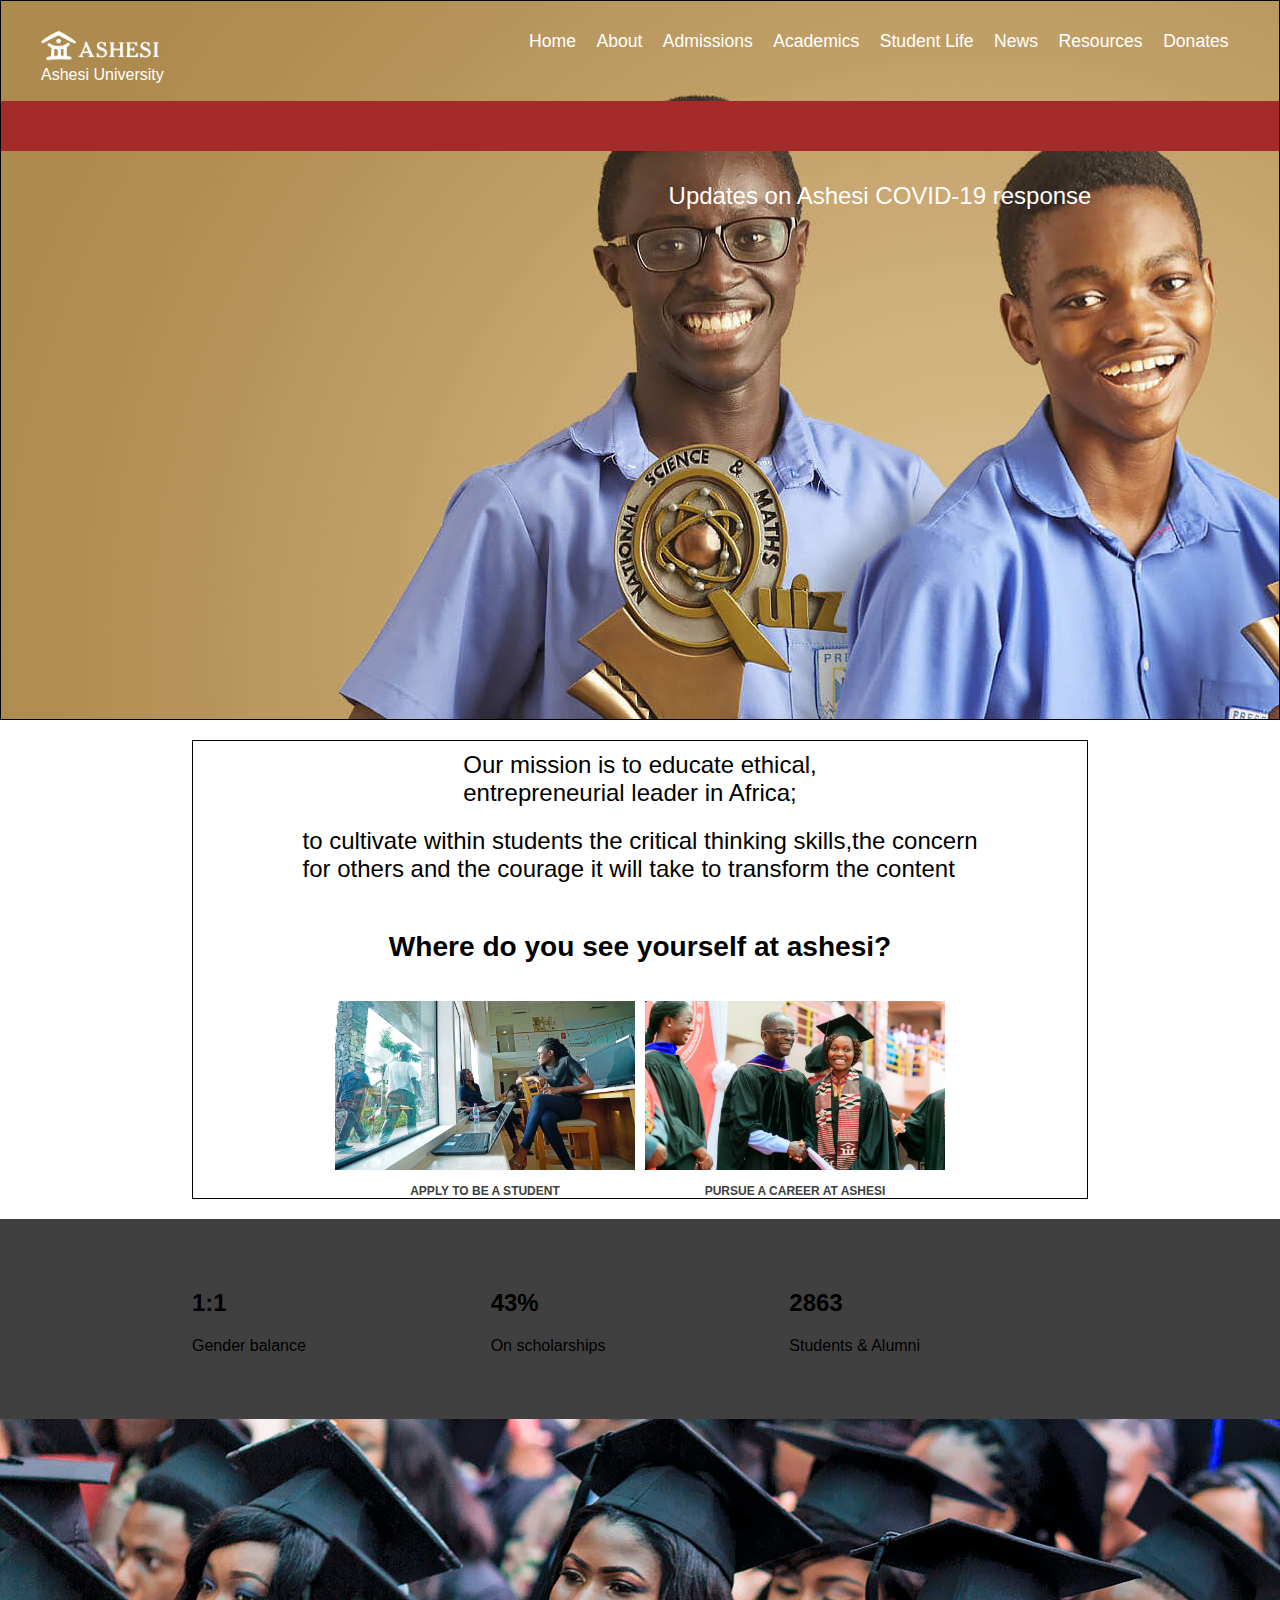
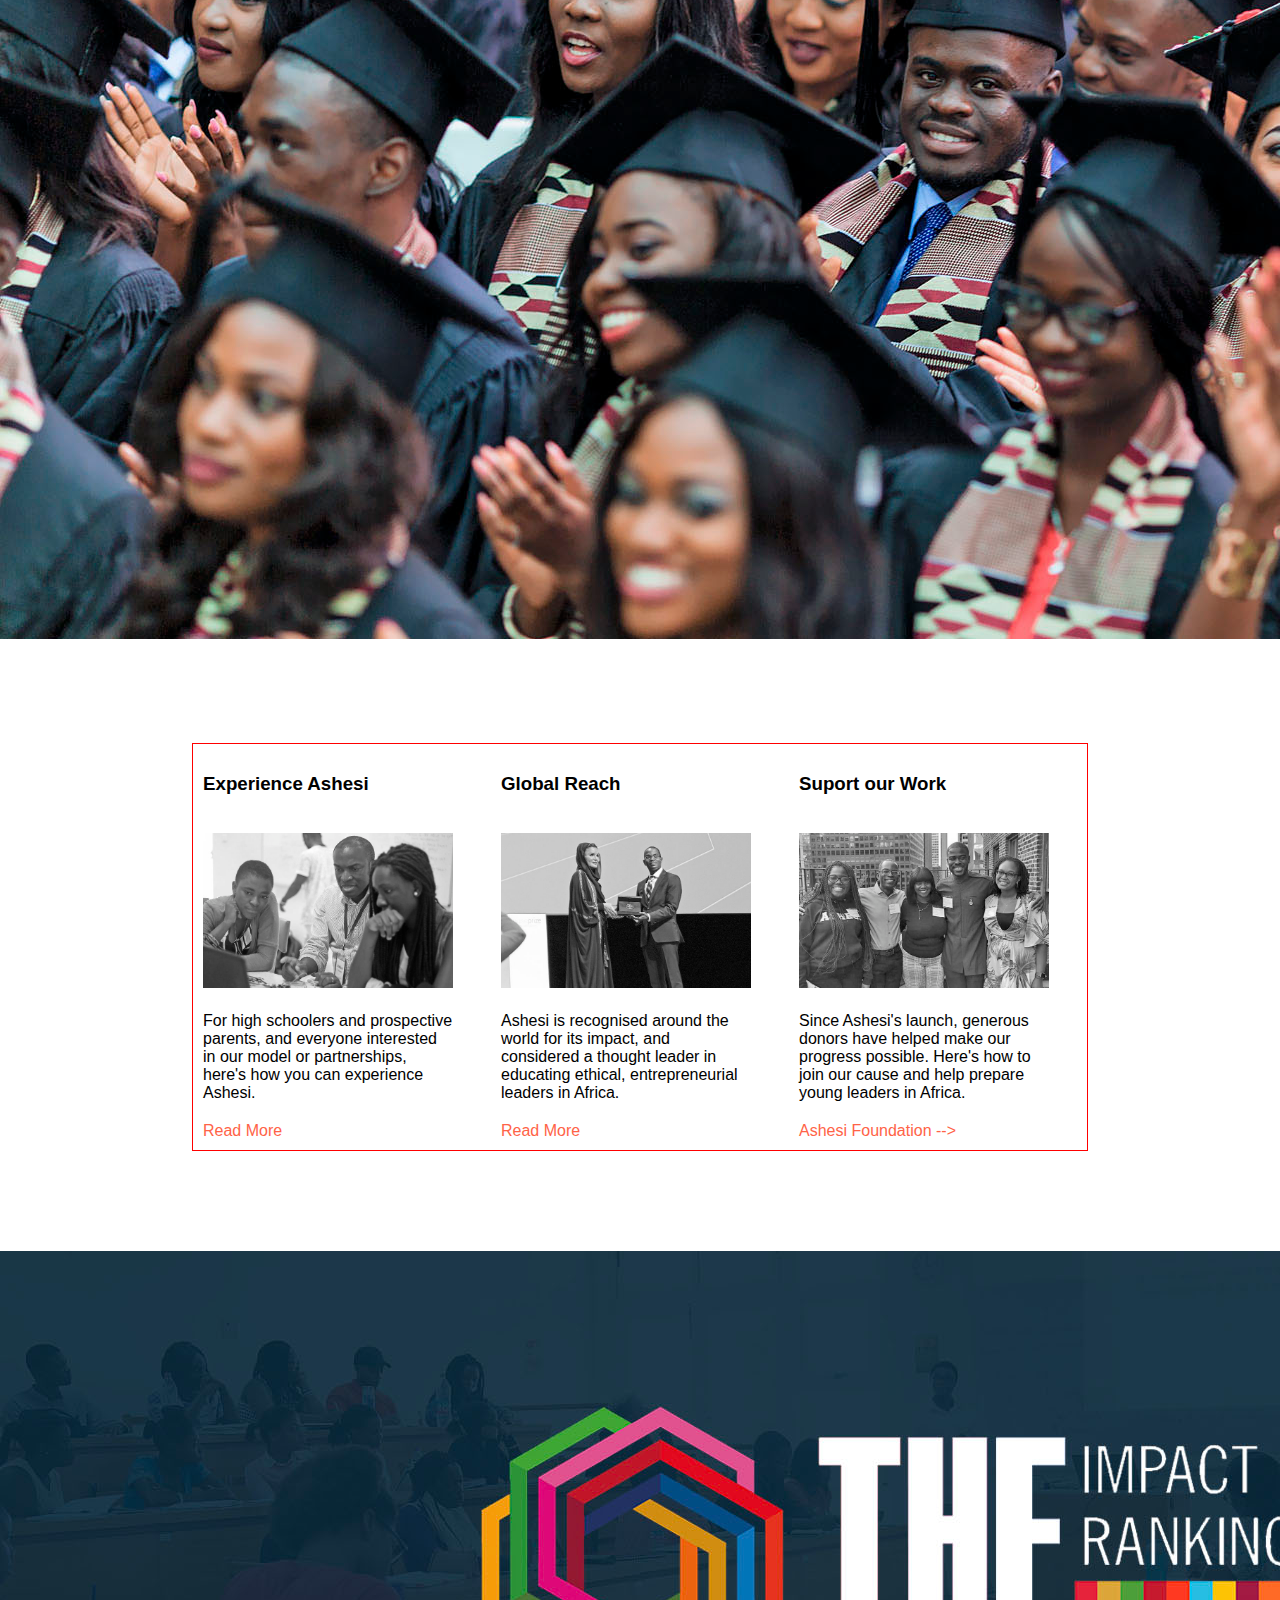
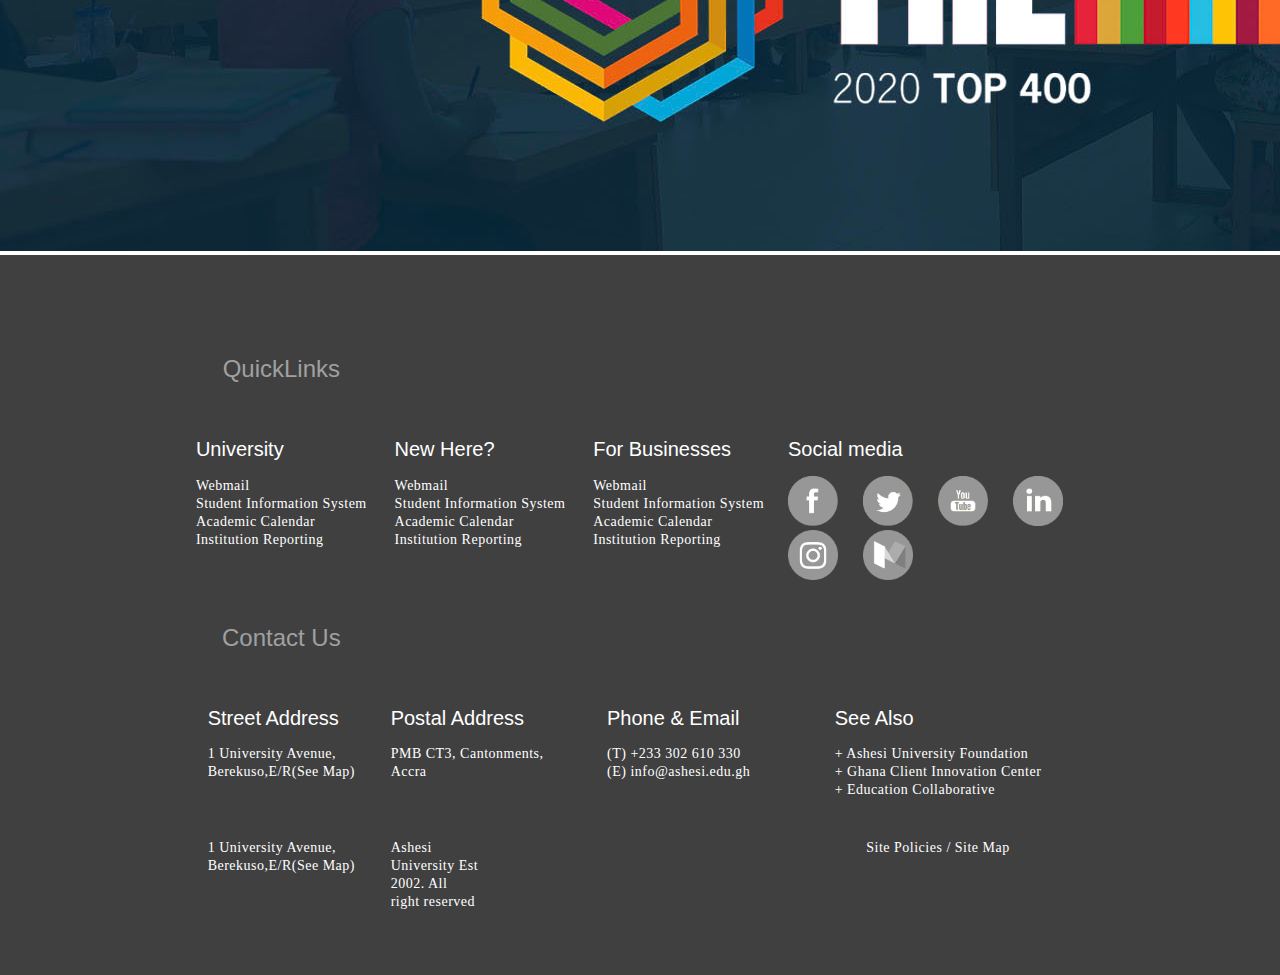
==== index.html @ 8aa43c94 "renaming files" ====
<!DOCTYPE html>
<html lang="en">
<head>
    <meta charset="UTF-8">
    <meta http-equiv="X-UA-Compatible" content="IE=edge">
    <meta name="viewport" content="width=device-width, initial-scale=1.0">
    <link rel="stylesheet" href="style.css">
    <title>Ashesi University</title>
</head>
<body>
        <div id="h-container">
           
            <nav id="h-nav">
                <div id="nav-icon"  >
                    <a  class="nav-link" href=""><img class="logo-img" src="img/asset/logo-mobile.png" alt="Ashesi University" />
                    </a><br><span>Ashesi University</span>
                  
                </div>
                <ul class="nav-list">
                    <li class="nav-item">
                        <a class="nav-link" href="">Home</a></li>
                    <li class="nav-item"><a class="nav-link" href="">About</a>
                        <ul class="nav-sub-list">
                            <li id="nav-item"><a class="nav-link" href="">About</a>
                            <li class="nav-sub-item"><a class="nav-link" href="">Overview</a></li>
                            <li class="nav-sub-item"><a class="nav-link" href="">Quick Facts</a></li>
                            <li class="nav-sub-item"><a class="nav-link" href="">Leadership</a></li>
                            <li class="nav-sub-item"><a class="nav-link" href="">Adminsitration</a></li>
                            <li class="nav-sub-item"><a class="nav-link" href="">Careers at Ashesi</a></li>
                            <li class="nav-sub-item"><a class="nav-link" href="">Our campus</a></li>
                            <li class="nav-sub-item"><a class="nav-link" href="">Contact Us</a></li>
                        </ul>
                    </li>
                    <li class="nav-item"><a class="nav-link" href="">Admissions</a>
                        <ul class="nav-sub-list">
                            <li id="nav-item"><a class="nav-link" href="">Admissions</a>
                            <li class="nav-sub-item"><a class="nav-link" href="">Overview</a></li>
                            <li class="nav-sub-item"><a class="nav-link" href="">Admissions Process</a></li>
                            <li class="nav-sub-item"><a class="nav-link" href="">Fees</a></li>
                            <li class="nav-sub-item"><a class="nav-link" href="">Scholarships</a></li>
                            <li class="nav-sub-item"><a class="nav-link" href="">How to Apply</a></li>
                            <li class="nav-sub-item"><a class="nav-link" href="">Innovation Experience</a></li>
                            <li class="nav-sub-item"><a class="nav-link" href="">Contact Us</a></li>
                        </ul>
                    </li>
                    <li class="nav-item"><a class="nav-link" href="">Academics</a>
                        <ul class="nav-sub-list">
                            <li id="nav-item"><a class="nav-link" href="">Academics</a>
                            <li class="nav-sub-item"><a class="nav-link" href="">Overview</a></li>
                            <li class="nav-sub-item"><a class="nav-link" href="">Departments</a></li>
                            <li class="nav-sub-item"><a class="nav-link" href="">Learning Goals</a></li>
                            <li class="nav-sub-item"><a class="nav-link" href="">Academic Registry</a></li>
                            <li class="nav-sub-item"><a class="nav-link" href="">Calendar</a></li>
                            <li class="nav-sub-item"><a class="nav-link" href="">Library</a></li>
                            <li class="nav-sub-item"><a class="nav-link" href="">Academic Affairs</a></li>
                            <li class="nav-sub-item"><a class="nav-link" href="">Class of 2024</a></li>
                        </ul>
                    </li>
                    <li class="nav-item"><a class="nav-link" href="">Student Life</a>
                        <ul class="nav-sub-list">
                            <li id="nav-item"><a class="nav-link" href="">Student Life</a>
                            <li class="nav-sub-item"><a class="nav-link" href="">Overview</a></li>
                            <li class="nav-sub-item"><a class="nav-link" href="">Student Affairs</a></li>
                            <li class="nav-sub-item"><a class="nav-link" href="">Student Services</a></li>
                            <li class="nav-sub-item"><a class="nav-link" href="">Student Leadership</a></li>
                           
                        </ul>
                    </li>
                    <li class="nav-item"><a class="nav-link" href="">News</a>
                        <ul class="nav-sub-list">
                            <li id="nav-item"><a class="nav-link" href="">News</a>
                            <li class="nav-sub-item"><a class="nav-link" href="">Stories</a></li>
                            <li class="nav-sub-item"><a class="nav-link" href="">Ashesi Bulletin</a></li>
                            <li class="nav-sub-item"><a class="nav-link" href="">Student & Alumni profile</a></li>
                            <li class="nav-sub-item"><a class="nav-link" href="">Commencement</a></li>
                           
                        </ul>
                    </li>
                    <li class="nav-item"><a class="nav-link" href="">Resources</a>
                        <ul class="nav-sub-list">
                            <li id="nav-item"><a class="nav-link" href="">Resources</a>
                            <li class="nav-sub-item"><a class="nav-link" href="">COVID-19</a></li>
                            <li class="nav-sub-item"><a class="nav-link" href="">Office 365</a></li>
                            <li class="nav-sub-item"><a class="nav-link" href="">CAMU(Students)</a></li>
                            <li class="nav-sub-item"><a class="nav-link" href="">CAMU(Faculty & Staff</a></li>
                            <li class="nav-sub-item"><a class="nav-link" href="">Institutional Repository</a></li>
                            <li class="nav-sub-item"><a class="nav-link" href="">All Resources</a></li>
                           
                        </ul>
                    </li>
                    <li class="nav-item"><a class="nav-link" href="">Donates</a></li>
                </ul>
                <a id="nav-search" class="nav-link" href=""></a>
                <a id="nav-search" class="nav-link" href=""></a>
                <a id="nav-search" class="nav-link" href=""></a>
            </nav>

            <div id="emergency"><a id="em-link" href=""> Updates on Ashesi COVID-19 response</a></div>
            

        </div>
        <div id="main-content">
            <div class="mc-1"> 
                <div class="grid-box">
                 
                      <div class="grid-row">Our mission is to educate ethical,<br> entrepreneurial leader in Africa;</div>
                      <div class="grid-row">to cultivate within students the critical thinking skills,the concern<br> 
                        for others and the courage it will take to transform the content</div>
                      <div class="grid-row"> <h3>Where do you see yourself at ashesi?</h3></div>
                      <div class="grid-nested">
                         <div class="col">
                            <img src="img/asset/Ashesi_Campus_2-min.jpg" alt="">
                         </div>
                         <div class="col">
                            <img src="img/asset/Ashesi_Graduation_7-min.jpg" alt="">
                          </div>
                          <div class="col"><a class="col-link" href="">APPLY TO BE A STUDENT</a></div>
                          <div class="col"><a class="col-link" href="">PURSUE A CAREER AT ASHESI</a></div>
                      </div>
                 
                </div>
            </div>
            <div class="mc-2">
                <div class="grid-2">
                    <div class="mc-2-col">
                        <h2><a>1:1</a></h2>
                        <p><a>Gender balance</a></p>
                    </div>
                    <div class="mc-2-col">
                        <h2><a>43%</a></h2>
                        <p><a>On scholarships</a></p>
                       
                    </div>
                    <div class="mc-2-col">

                        <h2><a>2863</a></h2>
                        <p><a>Students & Alumni</a></p>
                    </div>
                   
                </div>
            </div>
            <div class="mc-3">
                <img src="img/asset/Educating Leaders in Africa - Ashesi University_files/Ashesi_Homepage_Banner_video.jpg">
            </div>
            <div class="mc-4">
                <div class="grid-row-4">

                    <div class="mc-4-col"><h3 class="grid-heading">Experience Ashesi</h3></div>
                    <div class="mc-4-col"><h3 class="grid-heading">Global Reach</h3></div>
                    <div class="mc-4-col"><h3 class="grid-heading">Suport our Work</h3></div>
                    <div class="mc-4-col"><img src="img/asset/Ashesi_Experience_Home_bw.jpg" alt=""></div>
                    <div class="mc-4-col"><img src="img/asset/Ashesi_reach_home_bw.jpg" alt=""></div>
                    <div class="mc-4-col"><img src="img/asset/Ashesi_support_home_bw.jpg" alt=""></div>
                    <div class="mc-4-col">
                        For high schoolers and prospective parents, and everyone 
                        interested in our model or partnerships, here's how
                         you can experience Ashesi.

                    </div>
                    <div class="mc-4-col">
                        Ashesi is recognised around the world for its impact, and considered a 
                        thought leader in educating ethical, entrepreneurial leaders in Africa.
                    </div>
                    <div class="mc-4-col">
                        Since Ashesi's launch, generous donors have helped make our progress possible.
                         Here's how to join our cause and help prepare young leaders in Africa.
                    </div>

                    <div class="mc-4-col"><a class="mc-4-link" href="">Read More</a></div>
                    <div class="mc-4-col"><a class="mc-4-link"  href="">Read More</a></div>
                    <div class="mc-4-col"><a class="mc-4-link"  href="">Ashesi Foundation --></a></div>

                   
                </div>
            </div>
            <div class="mc-5">
                <div class="mc-5-banner"><img src="img/asset/Ashesi_banner_THE.jpg" alt=""></div>
            </div>
        </div>

        <div class = "footer-container">

            <div id="footer">
          
                <div class="fc-row-h">QuickLinks</div>
                <div></div>
                <div></div>
                <div></div>
                <div class="fc-row">
                    <h1 class="fc-heading">University</h1>
                    <div ><a class="fc-link" href="">Webmail</a></div>
                    <div><a class="fc-link"  href="">Student Information System</a></div>
                    <div><a class="fc-link"  href="">Academic Calendar</a></div>
                    <div> <a class="fc-link"  href="">Institution Reporting</a></div>
                    
                </div>
                <div class="fc-row">
                    <h1 class="fc-heading">New Here?</h1>
                    <div><a class="fc-link"  href="">Webmail</a></div>
                    <div><a class="fc-link"  href="">Student Information System</a></div>
                    <div><a class="fc-link" href="">Academic Calendar</a></div>
                    <div> <a class="fc-link"  href="">Institution Reporting</a></div>
                    
                   
                 
                    
                   
                </div>
                <div class="fc-row">
                    <h1 class="fc-heading">For Businesses</h1>
                    <div><a class="fc-link"  href="">Webmail</a></div>
                    <div><a class="fc-link" href="">Student Information System</a></div>
                    <div><a class="fc-link" href="">Academic Calendar</a></div>
                    <div><a class="fc-link"  href="">Institution Reporting</a></div>
                    
                   
                 
                </div>
                <div class="fc-row">
                    <h1 class="fc-heading">Social media</h1>
                    <div id="sm-wrapper">
                        <div class="sm"><a class="fc-link"  href=""><img src="img/asset/facebook.png" alt=""></a></div>
                        <div class="sm"><a class="fc-link"  href=""><img src="img/asset/tweeter.png" alt=""></a></div>
                        <div class="sm"><a class="fc-link"  href=""><img src="img/asset/youtube.png" alt=""></a></div>
                        <div class="sm"><a class="fc-link"  href=""><img src="img/asset/linkedin.png" alt=""></a></div>
                        <div class="sm"><a class="fc-link"  href=""><img src="img/asset/Instagram.jpg" alt=""></a></div>
                        <div class="sm"><a class="fc-link"  href=""><img src="img/asset/Medium.png" alt=""></a></div>

                    </div>
                   
                   
                    
                </div>
               
              
                <div class="fc-row-h">Contact Us</div>
                <div></div>
                <div></div>
                <div></div>
                <div class="fc-row">
                    <h1 class="fc-heading">Street Address</h1>
                    <div><a class="fc-link" href="">1 University Avenue,<br>Berekuso,E/R(See Map)</a></div>
                    <div><a class="fc-link"  href=""></a></div>
                    <div><a class="fc-link"  href=""></a></div>
                    <div> <a class="fc-link"  href=""></a></div>
                    
                </div>
                <div class="fc-row">
                    <h1 class="fc-heading">Postal Address</h1>
                    <div><a class="fc-link"  href="">PMB CT3, Cantonments, Accra</a></div>
                    <div><a class="fc-link"  href=""></a></div>
                    <div><a class="fc-link"  href=""></a></div>
                    <div> <a class="fc-link"  href=""></a></div>
                    <div> <a class="fc-link"  href=""></a></div>
                    
                   
                 
                    
                   
                </div>
                <div class="fc-row">
                    <h1 class="fc-heading">Phone & Email</h1>
                    <div><a class="fc-link"  href="">(T) +233 302 610 330</a></div>
                    <div><a class="fc-link"  href="">(E) info@ashesi.edu.gh</a></div>
                    <div><a class="fc-link" href=""></a></div>
                    <div> <a class="fc-link"  href=""></a></div>
                    
                   
                 
                </div>
                <div class="fc-row">
                    <h1 class="fc-heading">See Also</h1>
                    <div><a class="fc-link" href="">+ Ashesi University Foundation</a></div>
                    <div><a class="fc-link"  href="">+ Ghana Client Innovation Center</a></div>
                    <div><a class="fc-link"  href="">+ Education Collaborative</a></div>
                    <div> <a class="fc-link"  href=""></a></div>
                    
                </div>


                <div class="fc-row">
                   
                    <div><a class="fc-link"  href="">1 University Avenue,<br>Berekuso,E/R(See Map)</a></div>
                   
                    
                </div>
                <div class="fc-row">
                   <div id="fc-row-span">
                    <div id="s-nest"><a class="fc-link"  href="">Ashesi University Est 2002. All right reserved</a></div>
                   </div>
                   
                   
                </div>
                <div class="fc-row">
                    
                    <div><a class="fc-link"  href=""></a></div>
                </div>
               
                <div class="fc-row">
                    
                    <div><a class="fc-link"  href="">Site Policies / Site Map</a></div>
                </div>    
        </div>

        </div>
       
</body>
</html>
---- style.css ----
*{
   
    box-sizing: border-box;
    font-family: Arial, Helvetica, sans-serif,Lato;
}


body{
   width: 100vw;
   overflow-x: hidden;
   margin:0;
}

#h-container{
    border: 1px solid black;
    height: 720px;
    background:url("img/asset/Ashesi_NSMQ_Champions.jpg");
}

#nav-icon{
    margin:30px 40px;
    display:block;
    float:left;
    width:400px;
}
.nav-link .logo-img{
    max-width:30%;
}

#nav-icon span{
    color: #ffffff;
   
}

.nav-list{
    display:block;
   float:left;
    margin:30px 0;
}

.nav-list .nav-item{
    list-style: none;
    display: inline-block;
}

.nav-list .nav-item .nav-link{
    text-decoration: none;
    font-size:1.1rem;
    font-weight: 300;
    padding:8px;
    color:#ffffff;
    justify-content: space-between;
   

}

.nav-sub-list #nav-item {
    list-style: none;
}

 .nav-sub-list #nav-item .nav-link{
     text-decoration: none;
     font-size:1.3rem;
     padding-right: 20px;
     color:#fff;
 }

.nav-item .nav-sub-list{
   display: none;
   background: dimgray;
}

.nav-sub-item{
    list-style: none;
display: inline-block;

}

.nav-sub-item .nav-link{
    text-decoration: none;
    color: #fff;
    font-size:1.1rem;
    font-weight: 300;
    padding:8px;
    justify-content: space-between;
   
}

#emergency{
    background: brown;
    height:50px;
    position: relative;
    top:100px;
    left:0;
   
}

#em-link{
    text-decoration:none;
    font-size:1.5rem;
    font-weight: 300;
    color: #fff;
    text-align: center;
    display: block;
  
  
    
}

 .nav-item .nav-link:hover .nav-sub-list{
    display:inline-block;
    background: rgb(233, 61, 61);
}

.mc-1{
    background: #fff;
}

.grid-box{
    display: grid;
    grid-template-columns:1fr;
    width: 70%;
    margin:20px auto;
    justify-items:center;
    border:1px solid black;
}

.grid-row{
    font-size:24px;
    margin: 0;
    padding:10px 0;
}






.grid-box > .grid-nested{
    display: grid;
    grid-template-columns:1fr 1fr;
    grid-gap:10px;
   
}

.grid-nested .col img{
    max-width: 300px;
}

.col .col-link{
    text-decoration: none;
    color: #404041;
    display: block;
    font-size: 12px;
    font-weight: bold;
    margin: 0;
    text-align: center;
    text-transform: uppercase
}

.col .col-link:hover{
    color:tomato;
    cursor: pointer;
}



.mc-2{
    background: #404041;
    height:200px;
    padding:30px 0;
}

.grid-2{
    display: grid;
    grid-template-columns:repeat(3,1fr);
    width: 70%;
    margin:20px auto;
   
}






/*
.mc-3 img{
  
}*/
.grid-row-4{
    display: grid;
    grid-template-columns: 1fr 1fr 1fr; 
    grid-gap:20px;
    width: 70%;
    margin:100px auto;
    padding: 10px;
    border:1px solid red;

}

.mc-4-col{
    max-width: 250px;
}


.mc-4-col > img {
    max-width: 250px;
}

.mc-4-link{
    text-decoration: none;
    color:tomato;
    font-size:1em;
   
}



#footer{
    display: grid;
    grid-template-columns: 1fr 1fr 1fr 1fr;
    grid-column-gap:20px;
    grid-row-gap:40px;
    width: 70%;
    margin:auto;
    justify-items: center;
    
}
.footer-container{
    background: #404041;
    height: 720px;
    padding:100px 0;
   
}

.fc-row-h{
    color: #a0a0a0;
    font-size:24px;
}

.fc-row .fc-link{
    text-decoration: none;
    color: #ffffff;;
    font-family: Lato;
    font-size: 14px;
    font-weight: 300;
    letter-spacing: 0.5px;
}

.fc-row .fc-heading{
    color: #fff;
    font-family: 'Lato',sans-serif;
    font-size:20px;
    line-height: 1.3;
    font-weight: 500;
}


#sm-wrapper  {
    display: grid;
    grid-template-columns:repeat(4,1fr);
    width:300px;

   
}

.sm .fc-link > img{
    max-width:50px;
    padding: 0;
}

#fc-row-span{
    display: grid;
    grid-template-columns:1fr 1fr;
    grid-column: span 2;
  
}
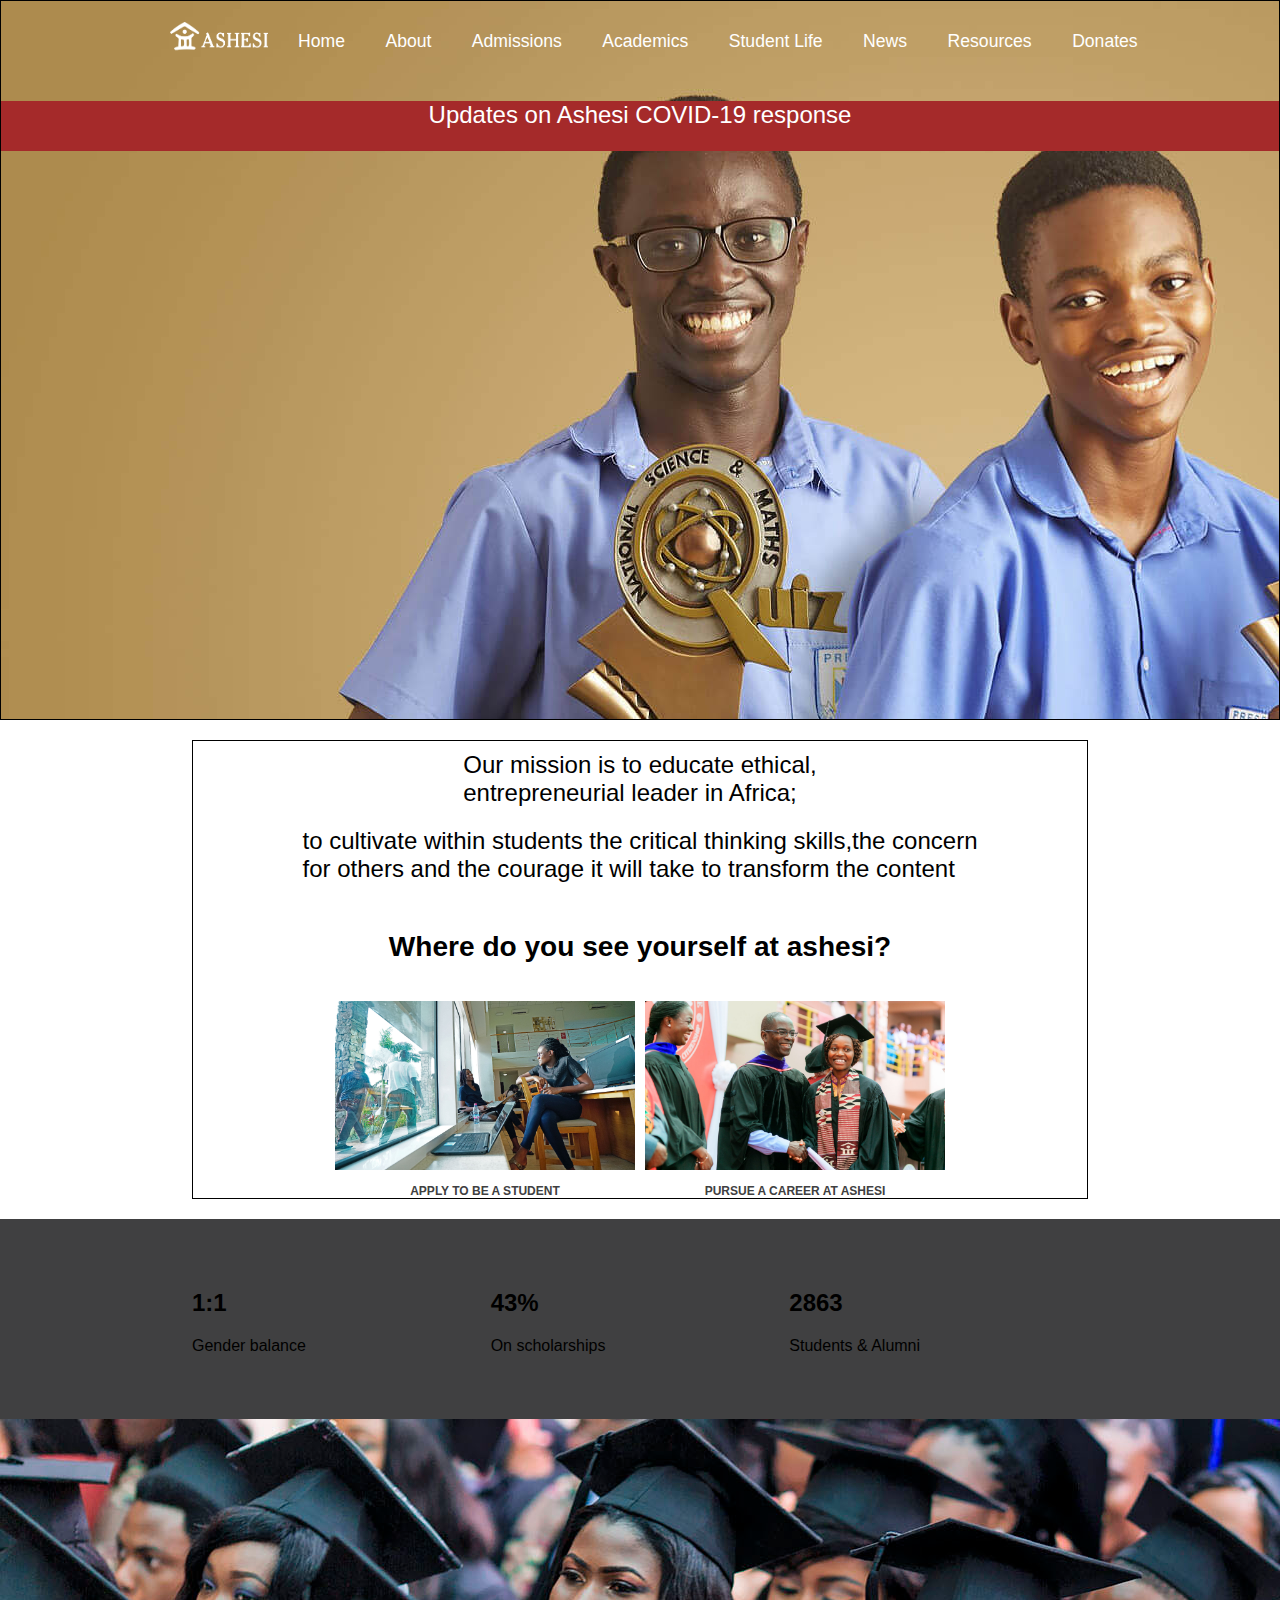
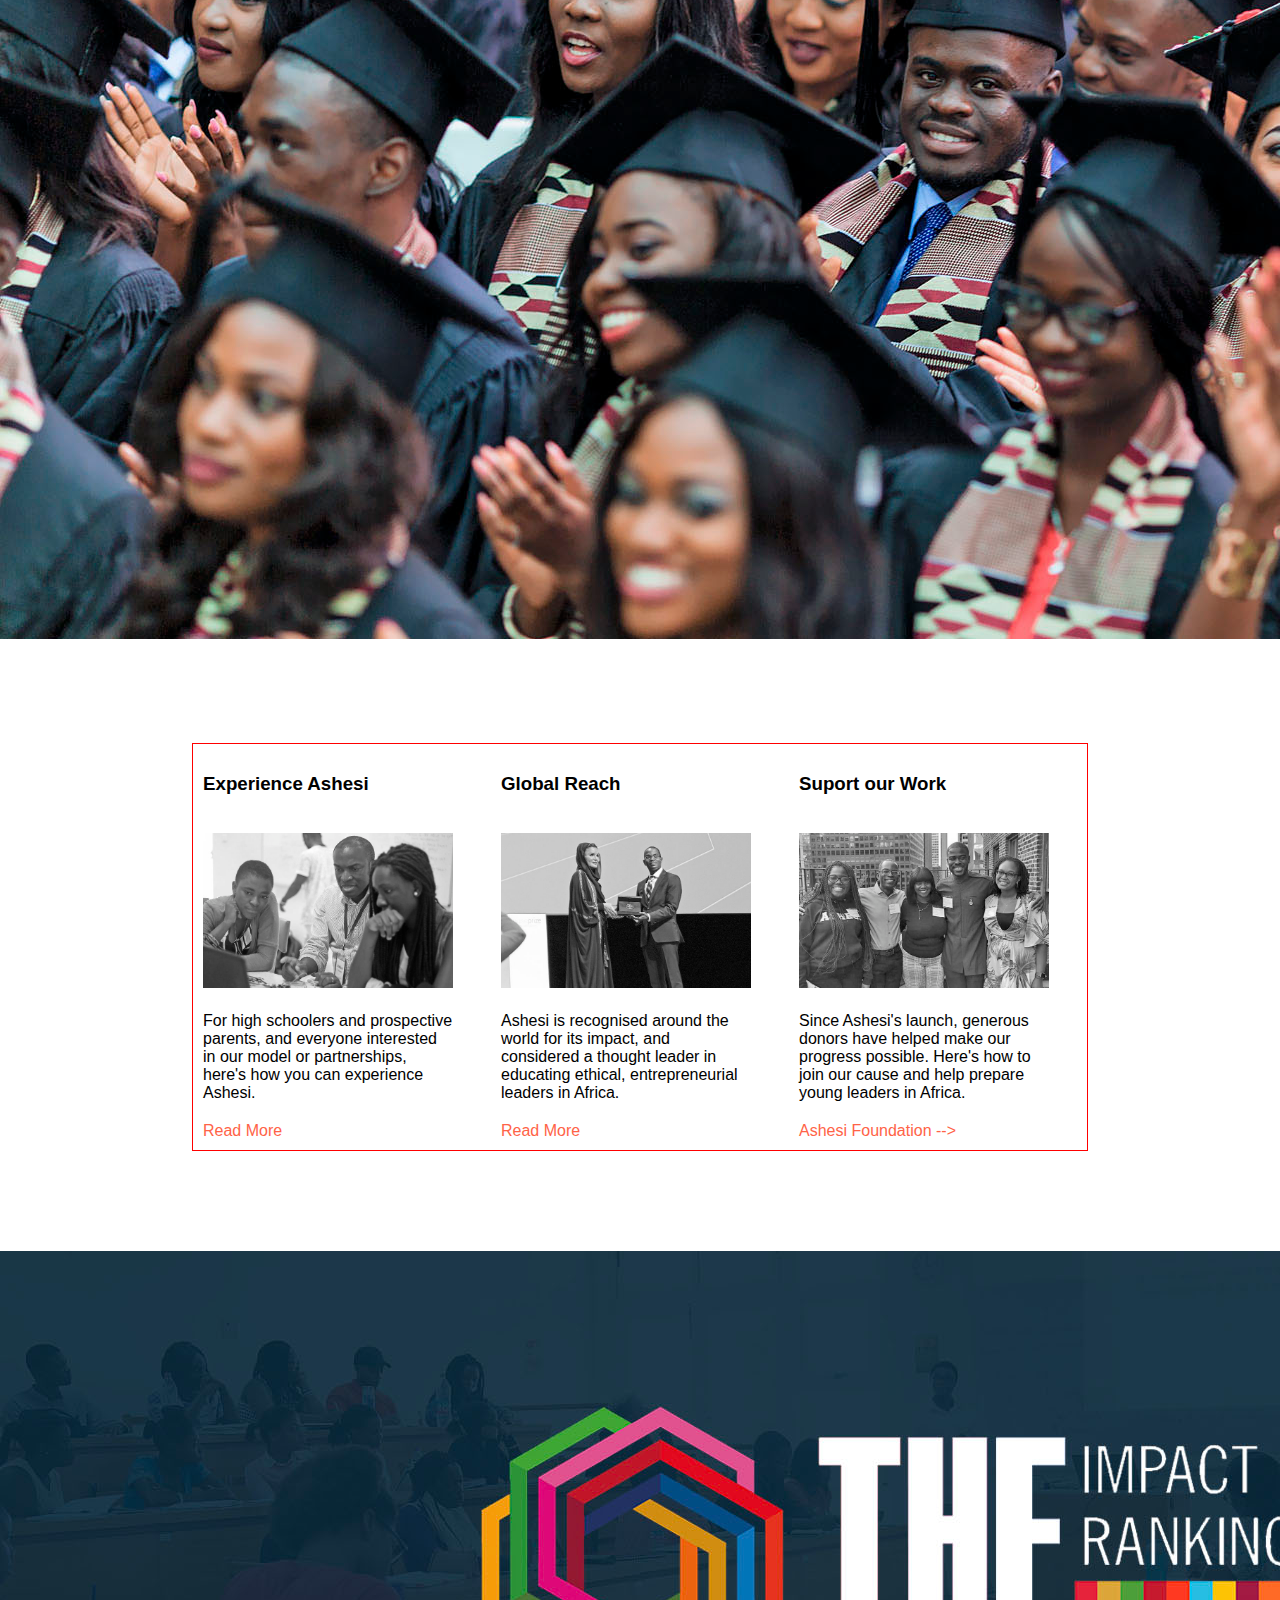
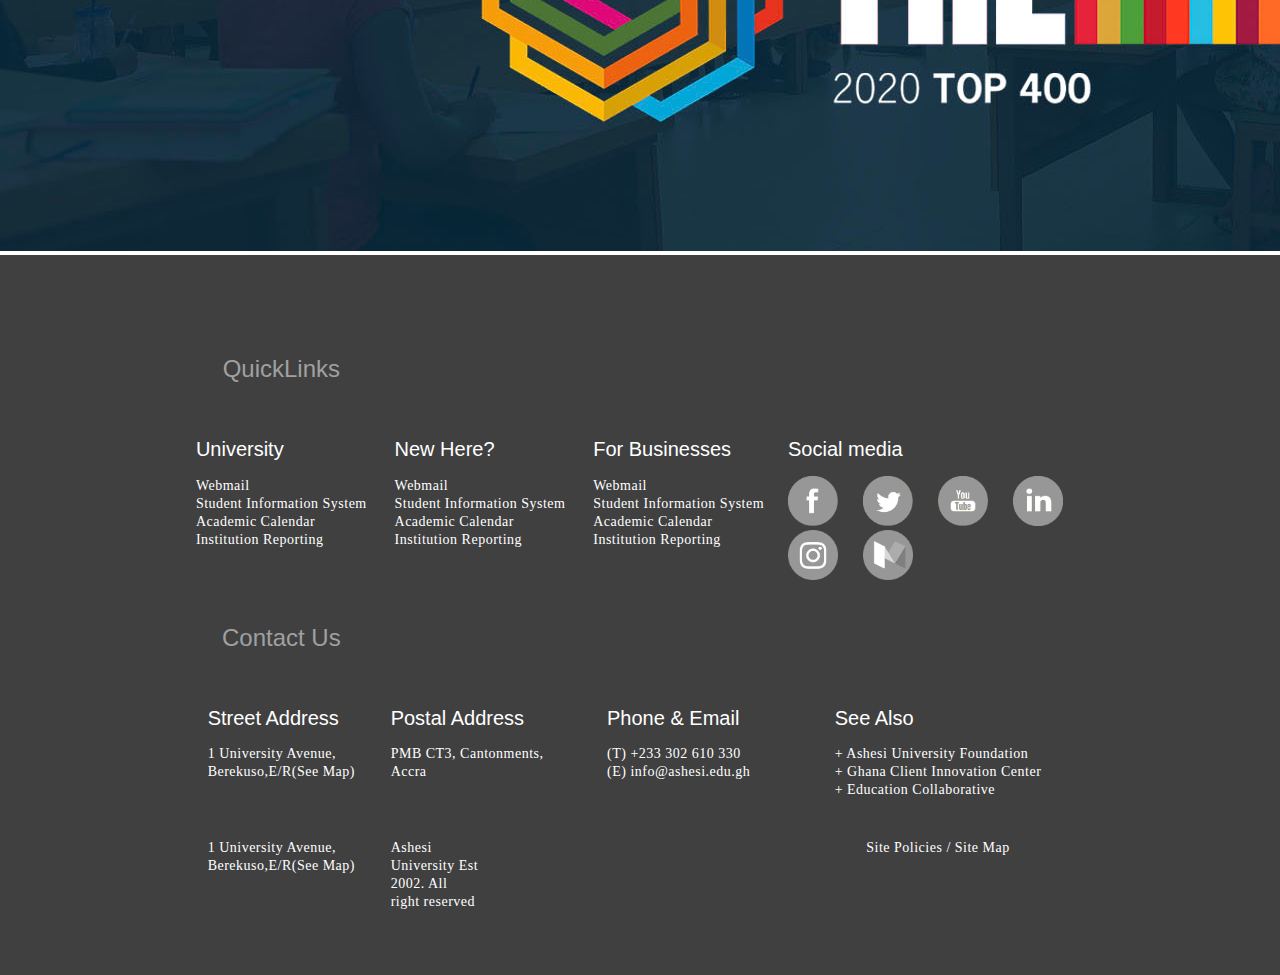
==== commit e0828e9b: "nav" ====
--- a/index.html
+++ b/index.html
@@ -13,7 +13,7 @@
             <nav id="h-nav">
                 <div id="nav-icon"  >
                     <a  class="nav-link" href=""><img class="logo-img" src="img/asset/logo-mobile.png" alt="Ashesi University" />
-                    </a><br><span>Ashesi University</span>
+                    </a>
                   
                 </div>
                 <ul class="nav-list">
@@ -85,14 +85,13 @@
                             <li class="nav-sub-item"><a class="nav-link" href="">CAMU(Faculty & Staff</a></li>
                             <li class="nav-sub-item"><a class="nav-link" href="">Institutional Repository</a></li>
                             <li class="nav-sub-item"><a class="nav-link" href="">All Resources</a></li>
-                           
                         </ul>
                     </li>
                     <li class="nav-item"><a class="nav-link" href="">Donates</a></li>
+                    <li class="nav-item"> <a id="nav-search" class="nav-link" href=""></a></li>
                 </ul>
-                <a id="nav-search" class="nav-link" href=""></a>
-                <a id="nav-search" class="nav-link" href=""></a>
-                <a id="nav-search" class="nav-link" href=""></a>
+               
+               
             </nav>
 
             <div id="emergency"><a id="em-link" href=""> Updates on Ashesi COVID-19 response</a></div>
--- a/style.css
+++ b/style.css
@@ -8,7 +8,8 @@
 body{
    width: 100vw;
    overflow-x: hidden;
-   margin:0;
+   margin:0px;
+   padding:0px;
 }
 
 #h-container{
@@ -18,29 +19,33 @@
 }
 
 #nav-icon{
-    margin:30px 40px;
-    display:block;
-    float:left;
-    width:400px;
+   
+    display:inline-block;
+    /* float:left; */
+    position: absolute;
+    top:22px;
+    left:170px;
+
+
 }
 .nav-link .logo-img{
-    max-width:30%;
-}
-
-#nav-icon span{
-    color: #ffffff;
-   
-}
+    width:100px;
+    height:30px;
+}
+
 
 .nav-list{
-    display:block;
-   float:left;
+    display:inline-block;
+    position: absolute;
+    left:250px;
+    /* float:left; */
     margin:30px 0;
 }
 
 .nav-list .nav-item{
     list-style: none;
     display: inline-block;
+    margin-right: 20px;
 }
 
 .nav-list .nav-item .nav-link{
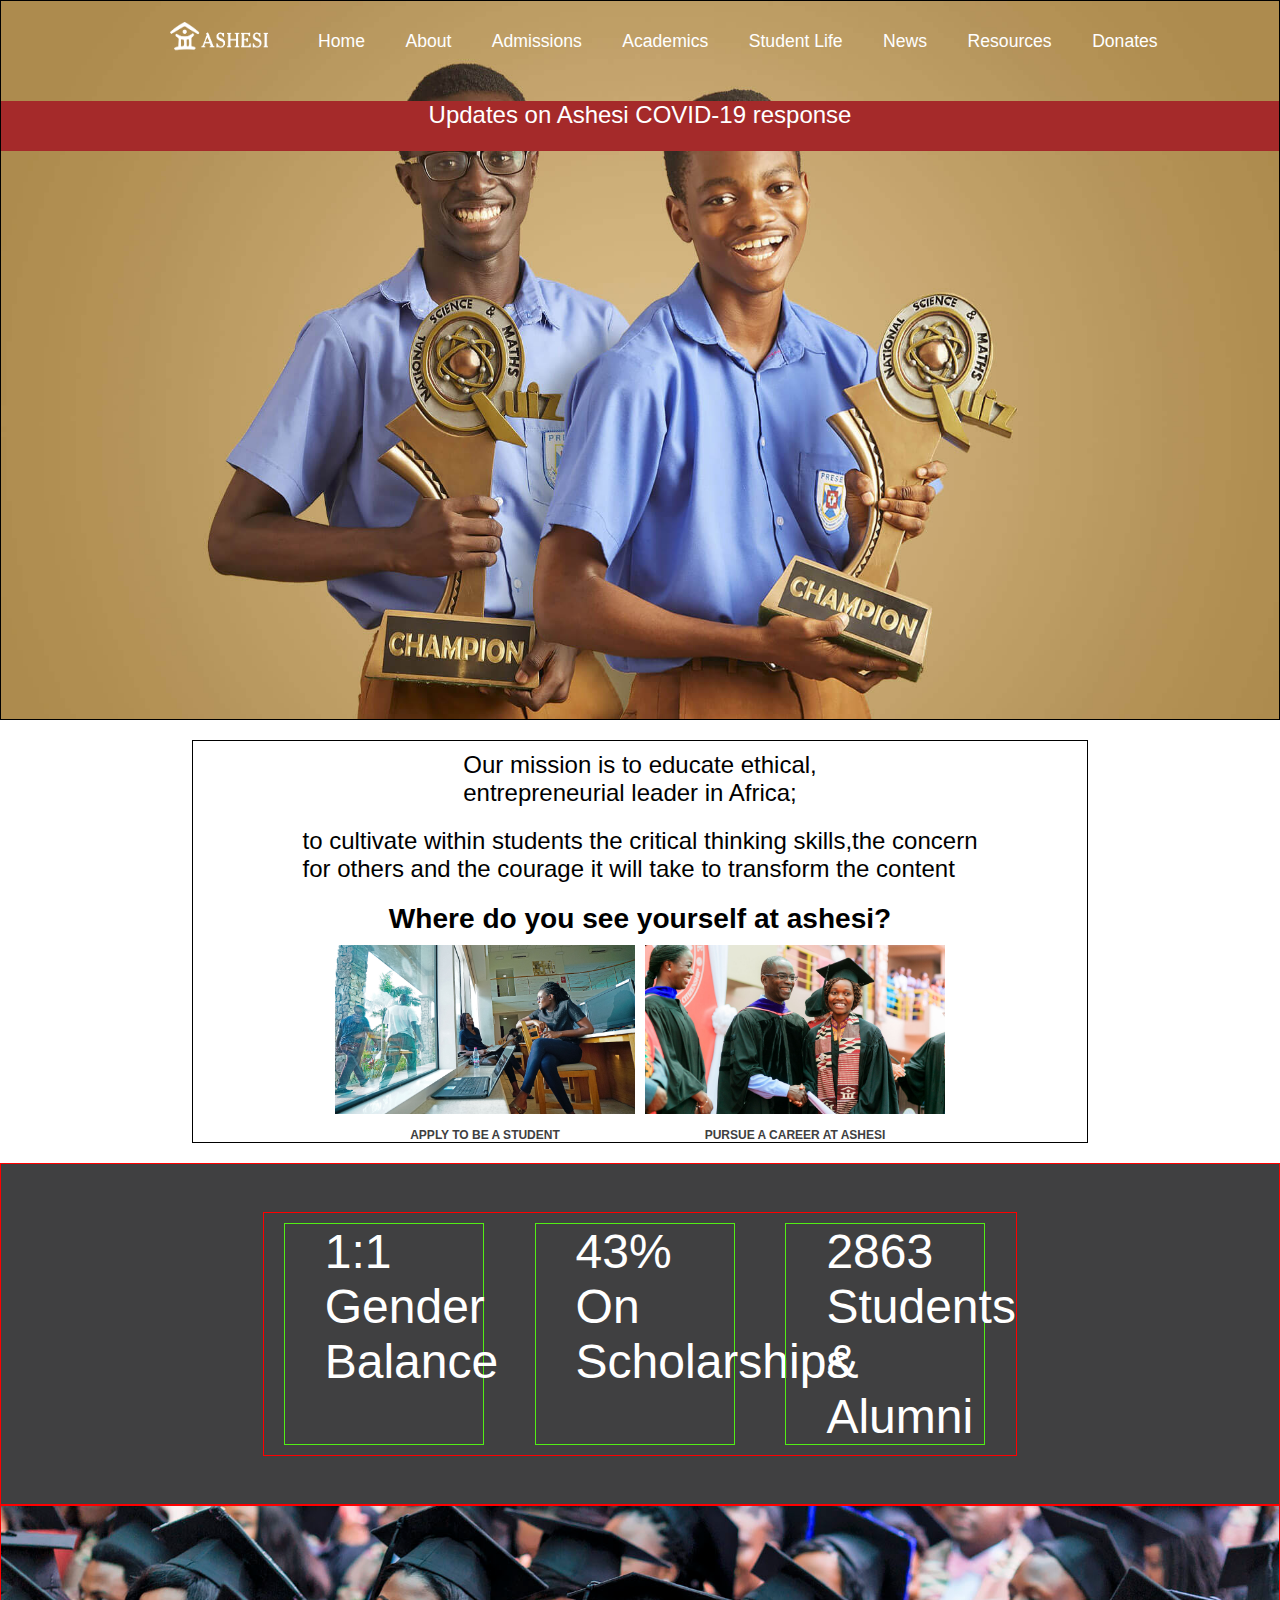
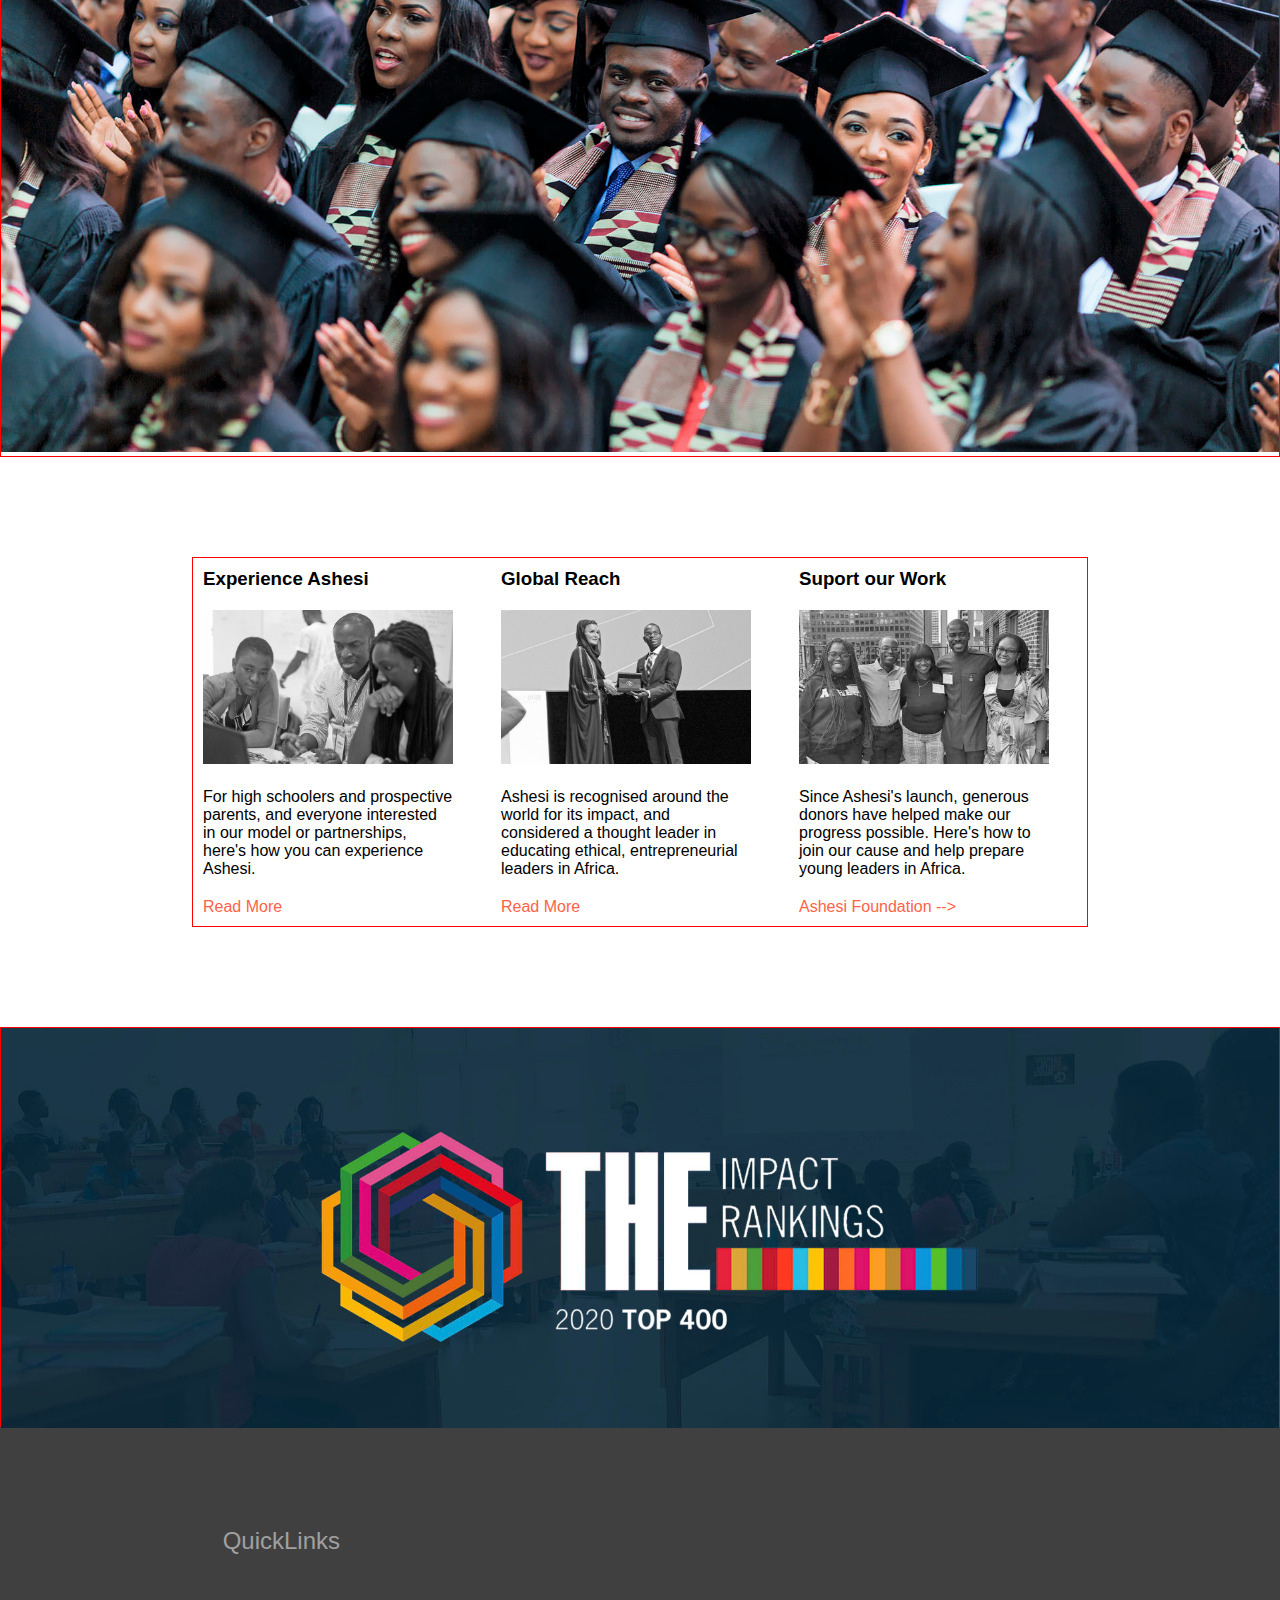
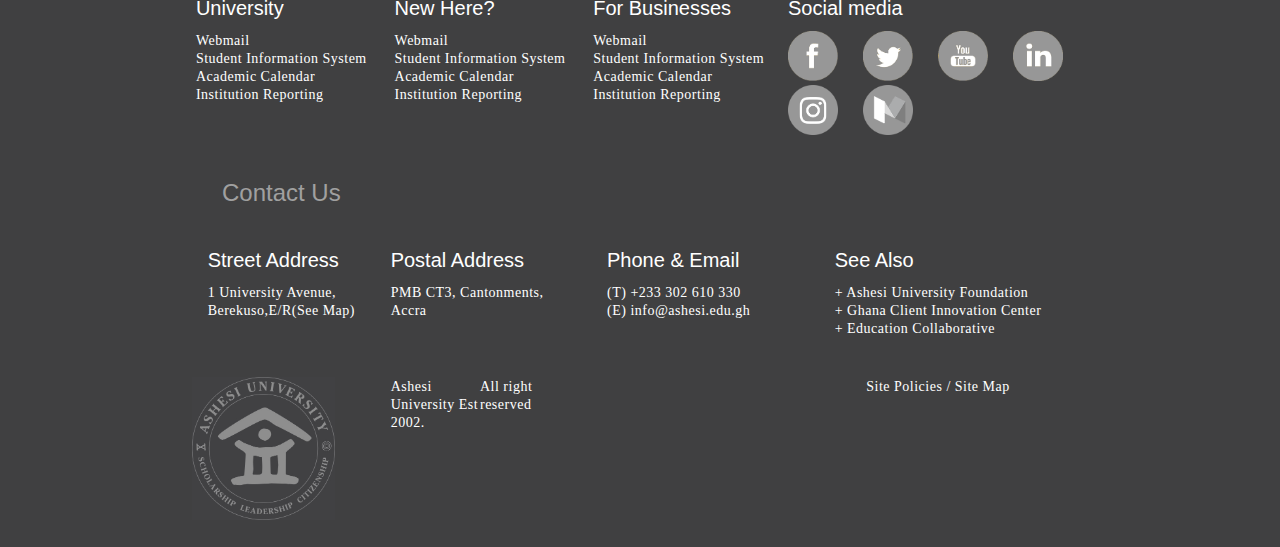
==== commit 6c5f9cae: "content styling" ====
--- a/index.html
+++ b/index.html
@@ -139,7 +139,8 @@
                 </div>
             </div>
             <div class="mc-3">
-                <img src="img/asset/Educating Leaders in Africa - Ashesi University_files/Ashesi_Homepage_Banner_video.jpg">
+                <div class="mc-3-banner"> <img src="img/asset/Educating Leaders in Africa - Ashesi University_files/Ashesi_Homepage_Banner_video.jpg"></div>
+               
             </div>
             <div class="mc-4">
                 <div class="grid-row-4">
@@ -279,13 +280,14 @@
 
                 <div class="fc-row">
                    
-                    <div><a class="fc-link"  href="">1 University Avenue,<br>Berekuso,E/R(See Map)</a></div>
+                    <div><a class="fc-link"  href=""><img src="img/asset/footer-logo.jpg" alt=""></a></div>
                    
                     
                 </div>
                 <div class="fc-row">
                    <div id="fc-row-span">
-                    <div id="s-nest"><a class="fc-link"  href="">Ashesi University Est 2002. All right reserved</a></div>
+                    <div id="a"><a class="fc-link"  href="">Ashesi University Est 2002.</a></div>
+                    <div id="b"><a class="fc-link"  href="">All right reserved</a></div>
                    </div>
                    
                    
--- a/style.css
+++ b/style.css
@@ -1,13 +1,14 @@
 *{
-   
+   margin:0px;
+   padding:0px;
     box-sizing: border-box;
     font-family: Arial, Helvetica, sans-serif,Lato;
 }
 
 
 body{
-   width: 100vw;
-   overflow-x: hidden;
+   /* width: 80vw; */
+   /* overflow-x: hidden; */
    margin:0px;
    padding:0px;
 }
@@ -15,7 +16,8 @@
 #h-container{
     border: 1px solid black;
     height: 720px;
-    background:url("img/asset/Ashesi_NSMQ_Champions.jpg");
+    background:url("img/asset/Ashesi_NSMQ_Champions.jpg") center center/cover;
+   
 }
 
 #nav-icon{
@@ -37,7 +39,7 @@
 .nav-list{
     display:inline-block;
     position: absolute;
-    left:250px;
+    left:310px;
     /* float:left; */
     margin:30px 0;
 }
@@ -172,27 +174,58 @@
 
 .mc-2{
     background: #404041;
-    height:200px;
-    padding:30px 0;
+
+    padding:30px 100px;
+    border:1px solid red;
 }
 
 .grid-2{
     display: grid;
     grid-template-columns:repeat(3,1fr);
     width: 70%;
-    margin:20px auto;
-   
-}
-
-
-
-
-
-
-/*
-.mc-3 img{
+    margin:18px auto;
+    border:1px solid red;
   
-}*/
+   
+}
+
+.mc-2-col{
+    border: 1px solid rgb(82, 238, 21);
+    margin:10px 20px;
+    padding:0 40px;
+    width:200px;
+    
+}
+
+.mc-2-col h2,p > a{
+    color:#fff;
+    font-size:3rem;
+    font-weight:400;
+   
+   
+}
+
+
+.mc-2-col p{
+   
+    text-transform:capitalize;
+   
+}
+
+
+
+.mc-3 .mc-3-banner {
+    width:100%;
+    border:1px solid red;
+}
+
+.mc-3-banner img{
+    width:inherit;
+}
+
+
+
+
 .grid-row-4{
     display: grid;
     grid-template-columns: 1fr 1fr 1fr; 
@@ -220,11 +253,22 @@
    
 }
 
+.mc-5 .mc-5-banner {
+    width:100%;
+    height:400px;
+    border:1px solid red;
+}
+
+.mc-5-banner img{
+    width:inherit;
+}
+
 
 
 #footer{
     display: grid;
     grid-template-columns: 1fr 1fr 1fr 1fr;
+    grid-auto-rows:minmax(auto);
     grid-column-gap:20px;
     grid-row-gap:40px;
     width: 70%;
@@ -261,6 +305,10 @@
     font-weight: 500;
 }
 
+.fc-heading{
+    margin-bottom: 10px;
+}
+
 
 #sm-wrapper  {
     display: grid;
@@ -275,11 +323,17 @@
     padding: 0;
 }
 
+.fc-row img{
+    width:80%;
+}
+
 #fc-row-span{
     display: grid;
     grid-template-columns:1fr 1fr;
-    grid-column: span 2;
+   
+
   
 }
 
 
+
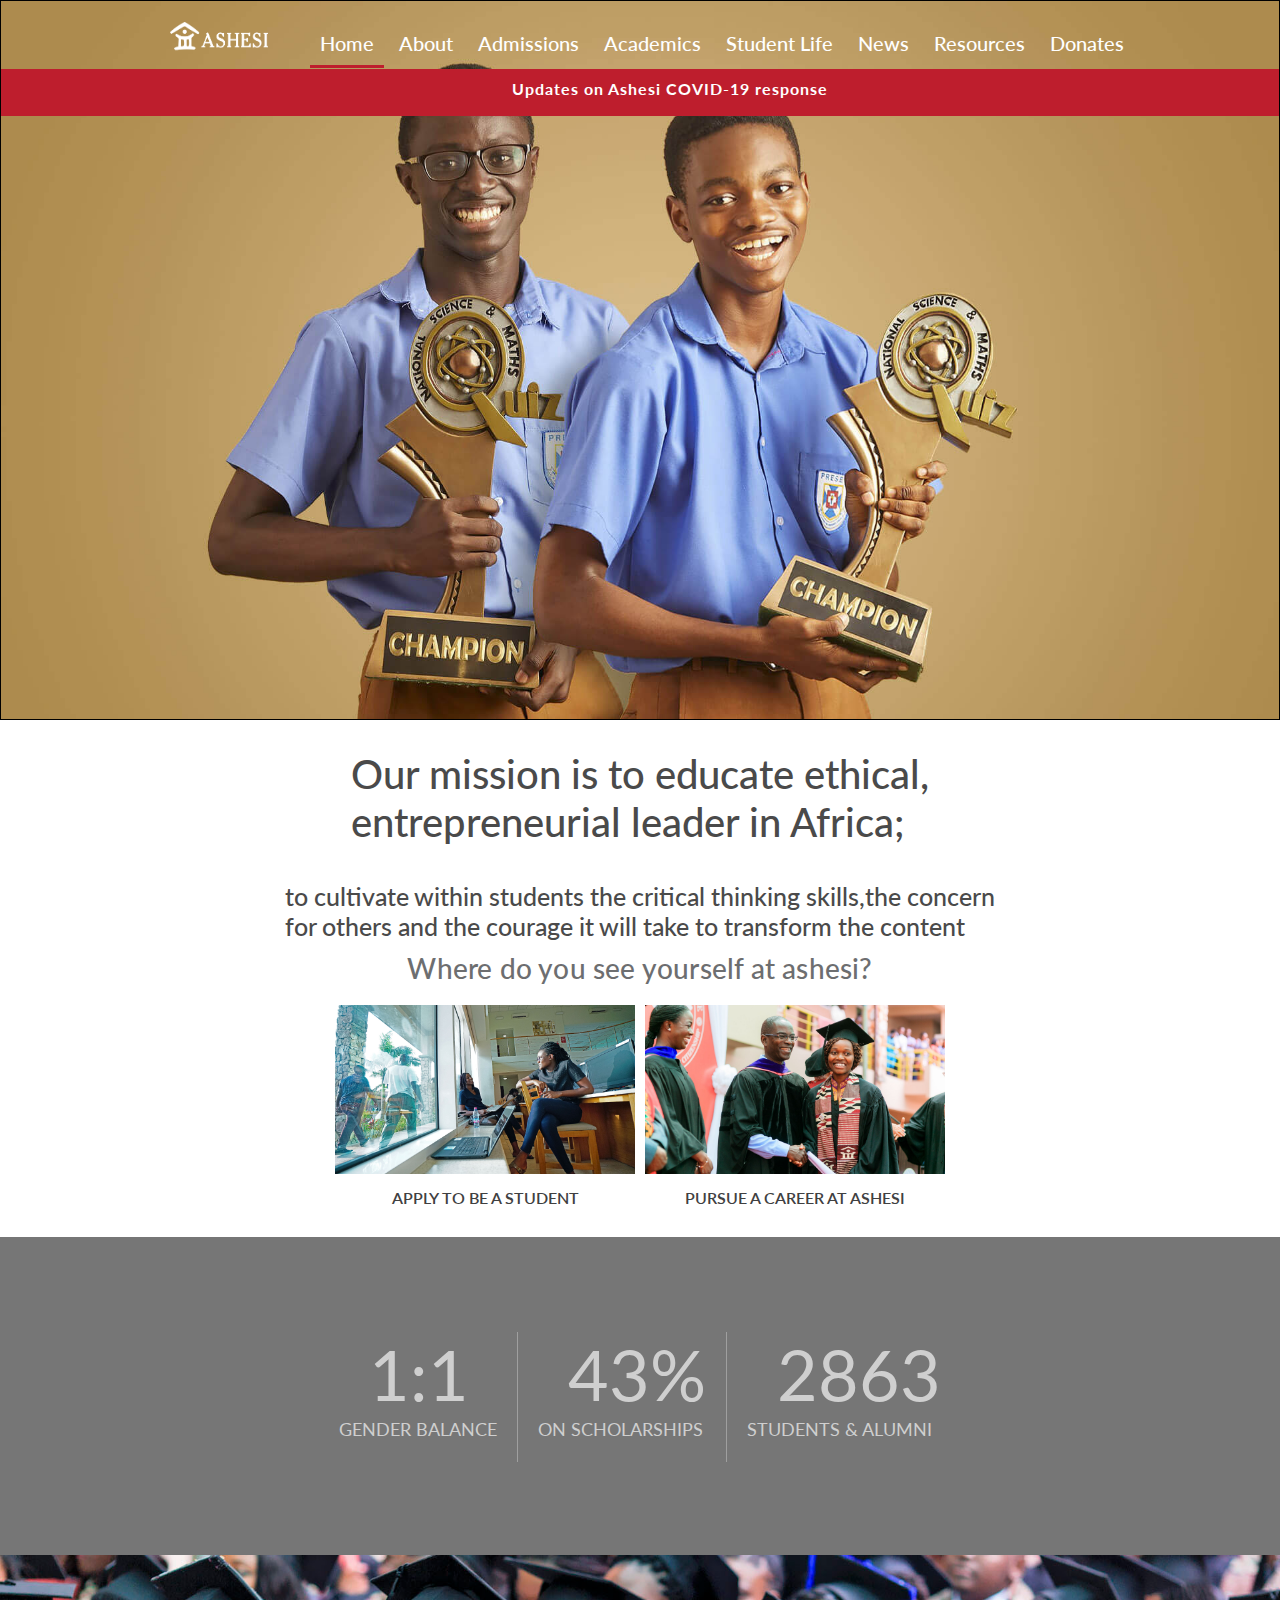
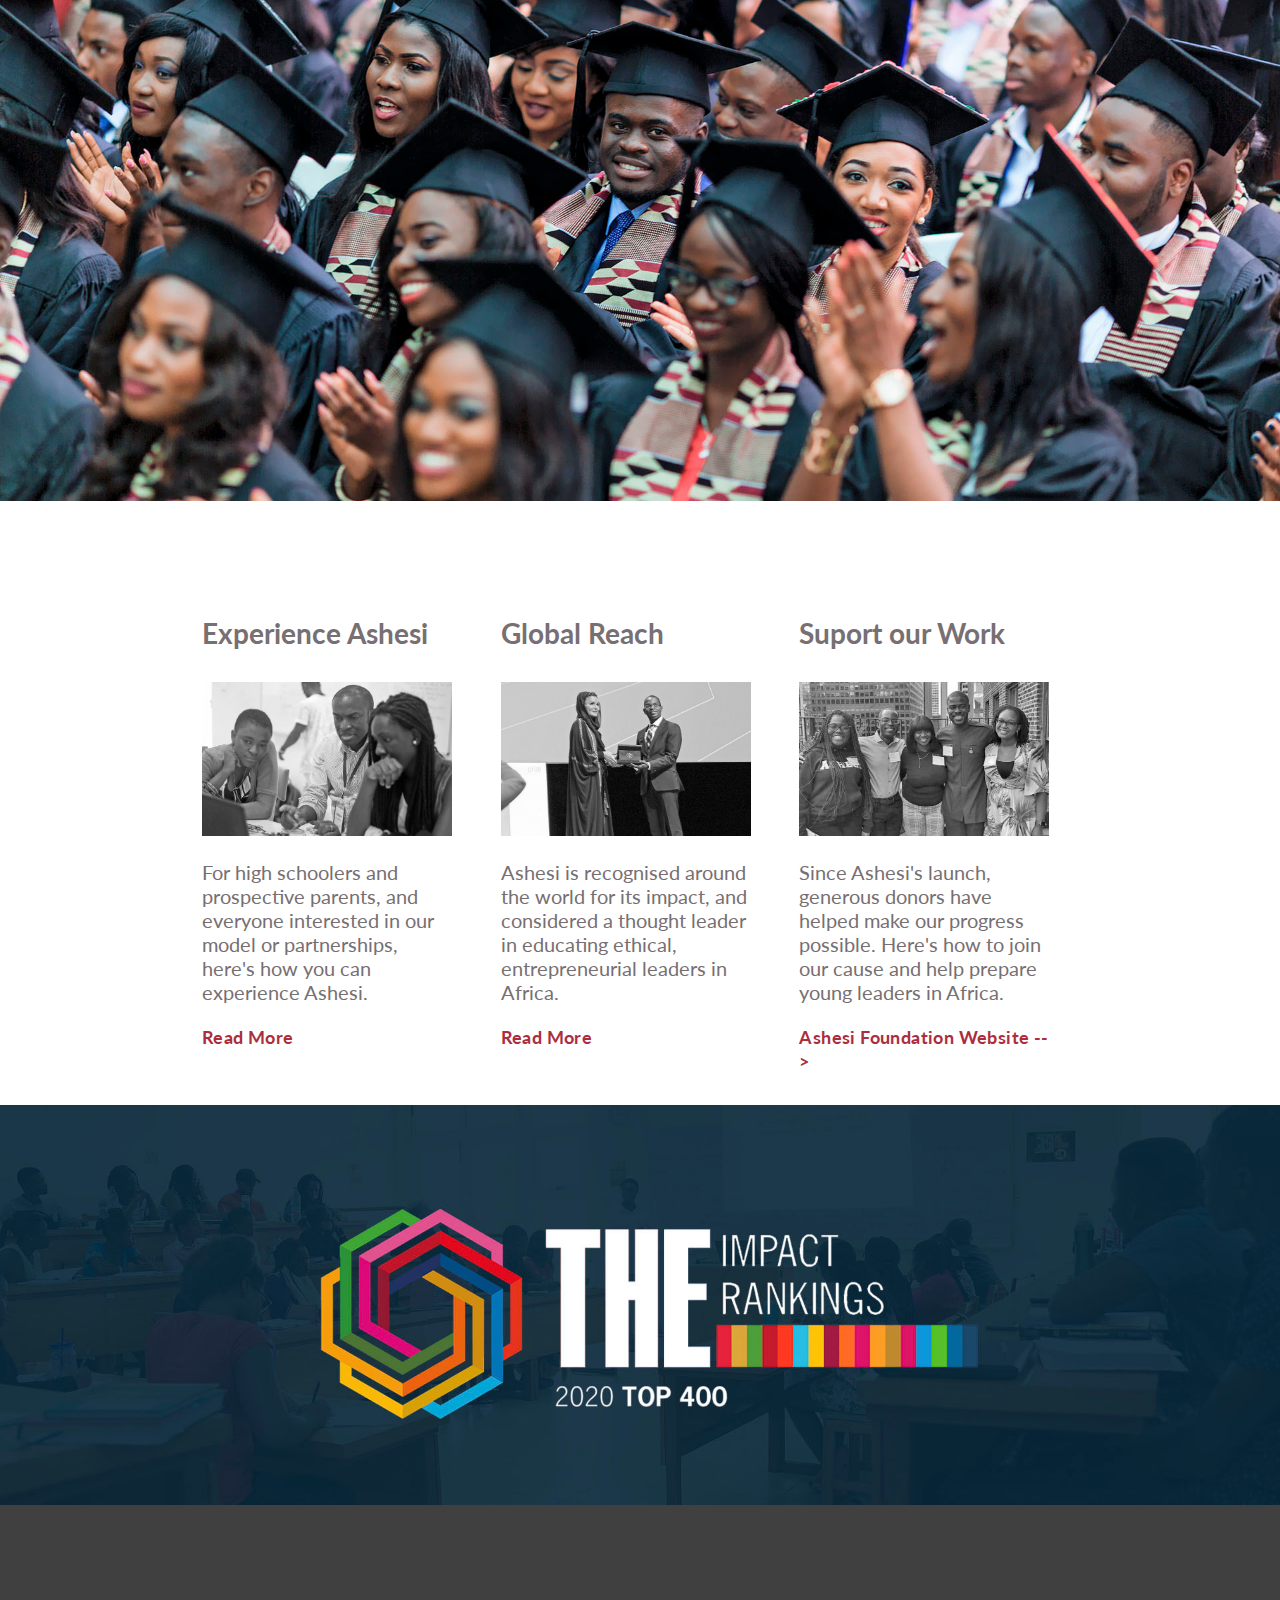
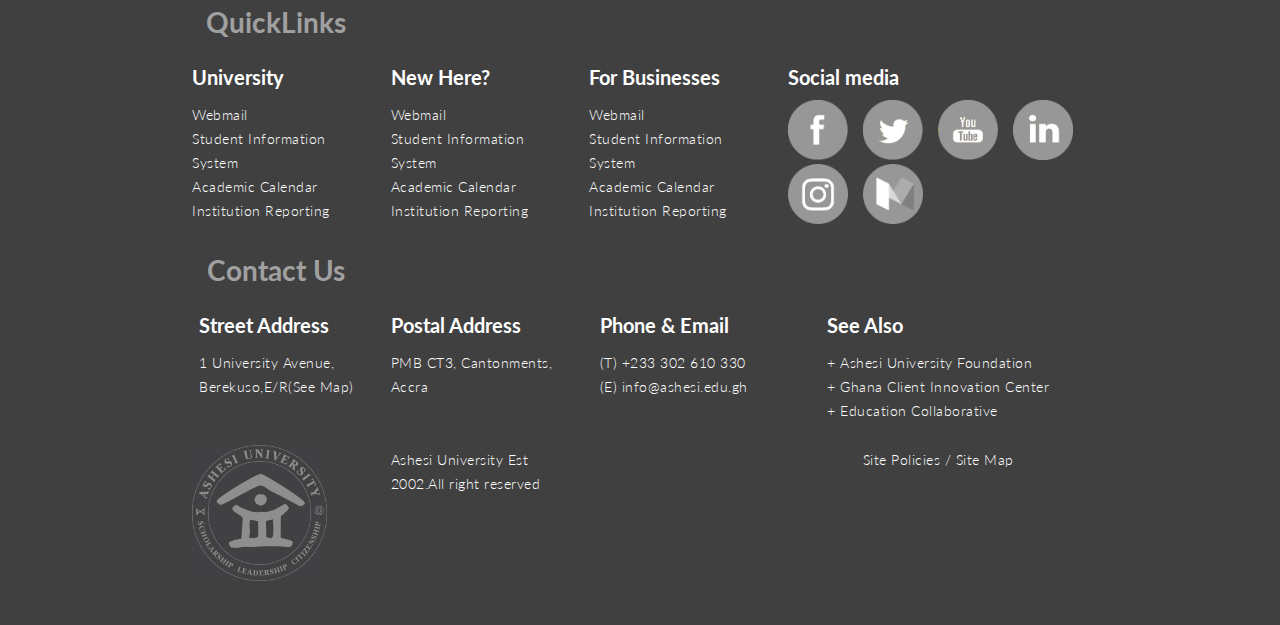
==== commit 482261e1: "css styling" ====
--- a/index.html
+++ b/index.html
@@ -18,7 +18,7 @@
                 </div>
                 <ul class="nav-list">
                     <li class="nav-item">
-                        <a class="nav-link" href="">Home</a></li>
+                        <a class="nav-link active" href="">Home</a></li>
                     <li class="nav-item"><a class="nav-link" href="">About</a>
                         <ul class="nav-sub-list">
                             <li id="nav-item"><a class="nav-link" href="">About</a>
@@ -105,7 +105,7 @@
                       <div class="grid-row">Our mission is to educate ethical,<br> entrepreneurial leader in Africa;</div>
                       <div class="grid-row">to cultivate within students the critical thinking skills,the concern<br> 
                         for others and the courage it will take to transform the content</div>
-                      <div class="grid-row"> <h3>Where do you see yourself at ashesi?</h3></div>
+                      <div class="grid-row"><h3>Where do you see yourself at ashesi?</h3></div>
                       <div class="grid-nested">
                          <div class="col">
                             <img src="img/asset/Ashesi_Campus_2-min.jpg" alt="">
@@ -119,25 +119,26 @@
                  
                 </div>
             </div>
-            <div class="mc-2">
-                <div class="grid-2">
-                    <div class="mc-2-col">
-                        <h2><a>1:1</a></h2>
-                        <p><a>Gender balance</a></p>
-                    </div>
-                    <div class="mc-2-col">
-                        <h2><a>43%</a></h2>
-                        <p><a>On scholarships</a></p>
-                       
-                    </div>
-                    <div class="mc-2-col">
-
-                        <h2><a>2863</a></h2>
-                        <p><a>Students & Alumni</a></p>
-                    </div>
-                   
-                </div>
-            </div>
+           
+
+            <div id="list-content">
+                <div id="inner-lc">
+                    <div class="list-box">
+                        <h2 class="lb-h"><a>1:1</a></h2>
+                        <p class="lb-p"><a>Gender balance</a></p>
+                    </div>
+                    <div class="list-box">
+                        <h2 class="lb-h"><a>43%</a></h2>
+                        <p class="lb-p"><a>On scholarships</a></p>
+                    </div>
+                    <div class="list-box">
+                        <h2 class="lb-h"><a>2863</a></h2>
+                        <p class="lb-p"><a>Students & Alumni</a></p>
+                    </div>
+                   
+                </div>
+            </div>
+
             <div class="mc-3">
                 <div class="mc-3-banner"> <img src="img/asset/Educating Leaders in Africa - Ashesi University_files/Ashesi_Homepage_Banner_video.jpg"></div>
                
@@ -168,7 +169,7 @@
 
                     <div class="mc-4-col"><a class="mc-4-link" href="">Read More</a></div>
                     <div class="mc-4-col"><a class="mc-4-link"  href="">Read More</a></div>
-                    <div class="mc-4-col"><a class="mc-4-link"  href="">Ashesi Foundation --></a></div>
+                    <div class="mc-4-col"><a class="mc-4-link"  href="">Ashesi Foundation Website --></a></div>
 
                    
                 </div>
@@ -279,26 +280,19 @@
 
 
                 <div class="fc-row">
-                   
                     <div><a class="fc-link"  href=""><img src="img/asset/footer-logo.jpg" alt=""></a></div>
-                   
-                    
-                </div>
-                <div class="fc-row">
-                   <div id="fc-row-span">
-                    <div id="a"><a class="fc-link"  href="">Ashesi University Est 2002.</a></div>
-                    <div id="b"><a class="fc-link"  href="">All right reserved</a></div>
-                   </div>
-                   
-                   
-                </div>
-                <div class="fc-row">
-                    
-                    <div><a class="fc-link"  href=""></a></div>
-                </div>
-               
-                <div class="fc-row">
-                    
+                </div>
+
+                <div class="fc-row">
+                    <div id="a"><a class="fc-link"  href="">Ashesi University Est 2002.All right reserved</a></div>
+                </div>
+              
+               
+                <div class="fc-row">  
+                    <div><a class="fc-link"  href=""></a></div>
+                </div>
+               
+                <div class="fc-row">
                     <div><a class="fc-link"  href="">Site Policies / Site Map</a></div>
                 </div>    
         </div>
--- a/style.css
+++ b/style.css
@@ -1,14 +1,18 @@
+@import url('https://fonts.googleapis.com/css2?family=Lato:wght@300&display=swap');
+
 *{
    margin:0px;
    padding:0px;
     box-sizing: border-box;
-    font-family: Arial, Helvetica, sans-serif,Lato;
+    font-family: 'Lato', sans-serif;
+    font-size: 20px;
+    font-weight: 400;
 }
 
 
 body{
-   /* width: 80vw; */
-   /* overflow-x: hidden; */
+   width: 100vw;
+   overflow-x: hidden;
    margin:0px;
    padding:0px;
 }
@@ -23,7 +27,6 @@
 #nav-icon{
    
     display:inline-block;
-    /* float:left; */
     position: absolute;
     top:22px;
     left:170px;
@@ -40,25 +43,33 @@
     display:inline-block;
     position: absolute;
     left:310px;
-    /* float:left; */
     margin:30px 0;
 }
 
 .nav-list .nav-item{
     list-style: none;
     display: inline-block;
-    margin-right: 20px;
-}
+    
+}
+
 
 .nav-list .nav-item .nav-link{
     text-decoration: none;
-    font-size:1.1rem;
-    font-weight: 300;
-    padding:8px;
+    font-size:20px;
+    font-weight:500;
+    padding:10px;
     color:#ffffff;
     justify-content: space-between;
    
 
+}
+
+.nav-item .active{
+    border-bottom:3px solid #be1e2d;
+}
+
+.nav-item .nav-link:hover{
+    border-bottom:3px solid #be1e2d;
 }
 
 .nav-sub-list #nav-item {
@@ -88,28 +99,32 @@
     color: #fff;
     font-size:1.1rem;
     font-weight: 300;
-    padding:8px;
+    padding:20px;
     justify-content: space-between;
    
 }
 
 #emergency{
-    background: brown;
-    height:50px;
+    background: #be1e2d;
+    height:47px;
+    padding:10px 0;
     position: relative;
-    top:100px;
+    top:68px;
     left:0;
+   
+    
    
 }
 
 #em-link{
     text-decoration:none;
-    font-size:1.5rem;
-    font-weight: 300;
+    font-size:16px;
+    font-weight:bold;
+    letter-spacing:1px;
     color: #fff;
-    text-align: center;
-    display: block;
-  
+    text-align:center;
+   position:absolute;
+   left:40%;
   
     
 }
@@ -117,6 +132,10 @@
  .nav-item .nav-link:hover .nav-sub-list{
     display:inline-block;
     background: rgb(233, 61, 61);
+}
+
+#main-content{
+    width:100vw;
 }
 
 .mc-1{
@@ -127,16 +146,45 @@
     display: grid;
     grid-template-columns:1fr;
     width: 70%;
-    margin:20px auto;
+    margin:30px auto;
     justify-items:center;
-    border:1px solid black;
-}
-
-.grid-row{
-    font-size:24px;
+   
+}
+
+
+
+.grid-row:nth-child(1){
+    color:#4A4A4A;
+    font-size: 40px;
+    font-family: 'Lato';
+    font-weight: 500;
+    margin: 0;
+    padding:0px  0px 25px;
+}
+
+
+.grid-row:nth-child(2){
+    color:#4A4A4A;
+    font-size: 25px;
+    font-family: 'Lato';
+    font-weight: 500;
     margin: 0;
     padding:10px 0;
 }
+
+
+.grid-row h3{
+    color: #6d6e70;
+    font-family: 'Lato';
+    font-size: 28px;
+    font-weight:500;
+    letter-spacing: 0.2px;
+    margin-bottom: 20px;
+   
+
+}
+
+
 
 
 
@@ -158,8 +206,9 @@
     text-decoration: none;
     color: #404041;
     display: block;
-    font-size: 12px;
-    font-weight: bold;
+    font-size: 16px;
+    font-family: 'Lato',Arial, Helvetica, sans-serif;
+    font-weight: 600;
     margin: 0;
     text-align: center;
     text-transform: uppercase
@@ -172,58 +221,66 @@
 
 
 
-.mc-2{
-    background: #404041;
-
-    padding:30px 100px;
-    border:1px solid red;
-}
-
-.grid-2{
-    display: grid;
-    grid-template-columns:repeat(3,1fr);
-    width: 70%;
-    margin:18px auto;
-    border:1px solid red;
-  
-   
-}
-
-.mc-2-col{
-    border: 1px solid rgb(82, 238, 21);
-    margin:10px 20px;
-    padding:0 40px;
-    width:200px;
-    
-}
-
-.mc-2-col h2,p > a{
-    color:#fff;
-    font-size:3rem;
-    font-weight:400;
-   
-   
-}
-
-
-.mc-2-col p{
-   
-    text-transform:capitalize;
-   
-}
-
-
+
+#list-content{
+   
+    background: #767676;
+    width:100%;
+    padding:25px 0 23px 0;
+}
+#inner-lc{
+ 
+    display: flex;
+    justify-content:center;
+    width:70%;
+    margin:50px auto;
+}
+
+.list-box{
+    
+    height:130px;
+    margin:20px 0;
+    padding:0px 20px 20px 0px ;
+    
+}
+
+
+.list-box:nth-child(2){
+    border-left: 1px solid #9f9f9f;
+    border-right: 1px solid #9f9f9f;
+    
+}
+
+.lb-h > a{
+   color:#cfcfcf;
+   font-size:70px;
+   padding-left:50px;
+   
+   
+}
+
+
+.lb-p > a{
+    color:#cfcfcf;
+   font-size:18px;
+   text-transform:uppercase;
+   padding-left:20px;
+   
+   
+ }
 
 .mc-3 .mc-3-banner {
     width:100%;
-    border:1px solid red;
+   
 }
 
 .mc-3-banner img{
     width:inherit;
 }
 
-
+.mc-4{
+    height:500px;
+}
 
 
 .grid-row-4{
@@ -233,12 +290,24 @@
     width: 70%;
     margin:100px auto;
     padding: 10px;
-    border:1px solid red;
+   
 
 }
 
 .mc-4-col{
+    color:#776f72;
     max-width: 250px;
+    font-size: 20px;
+    font-family: 'Lato',Arial, Helvetica, sans-serif;
+}
+
+.grid-heading{
+    
+    font-family: 'Lato',sans-serif;
+    font-size:28px;
+    line-height: 1.3;
+    font-weight: bolder;
+    margin-bottom: 10px;
 }
 
 
@@ -248,15 +317,18 @@
 
 .mc-4-link{
     text-decoration: none;
-    color:tomato;
-    font-size:1em;
+    color: #ac2e3e;
+    font-family: 'Lato';
+    font-size: 18px;
+    font-weight: bolder;
+    letter-spacing: 0.4px;
    
 }
 
 .mc-5 .mc-5-banner {
     width:100%;
     height:400px;
-    border:1px solid red;
+    
 }
 
 .mc-5-banner img{
@@ -269,8 +341,8 @@
     display: grid;
     grid-template-columns: 1fr 1fr 1fr 1fr;
     grid-auto-rows:minmax(auto);
-    grid-column-gap:20px;
-    grid-row-gap:40px;
+    grid-column-gap:30px;
+    grid-row-gap:25px;
     width: 70%;
     margin:auto;
     justify-items: center;
@@ -278,14 +350,18 @@
 }
 .footer-container{
     background: #404041;
+    width:100%;
     height: 720px;
     padding:100px 0;
+    font-weight: 300;
    
 }
 
 .fc-row-h{
     color: #a0a0a0;
-    font-size:24px;
+    font-size:28px;
+    font: sans-serif;
+    font-weight: bold;
 }
 
 .fc-row .fc-link{
@@ -302,10 +378,7 @@
     font-family: 'Lato',sans-serif;
     font-size:20px;
     line-height: 1.3;
-    font-weight: 500;
-}
-
-.fc-heading{
+    font-weight: bold;
     margin-bottom: 10px;
 }
 
@@ -318,22 +391,10 @@
    
 }
 
-.sm .fc-link > img{
-    max-width:50px;
-    padding: 0;
-}
 
 .fc-row img{
     width:80%;
 }
 
-#fc-row-span{
-    display: grid;
-    grid-template-columns:1fr 1fr;
-   
-
-  
-}
-
-
-
+
+
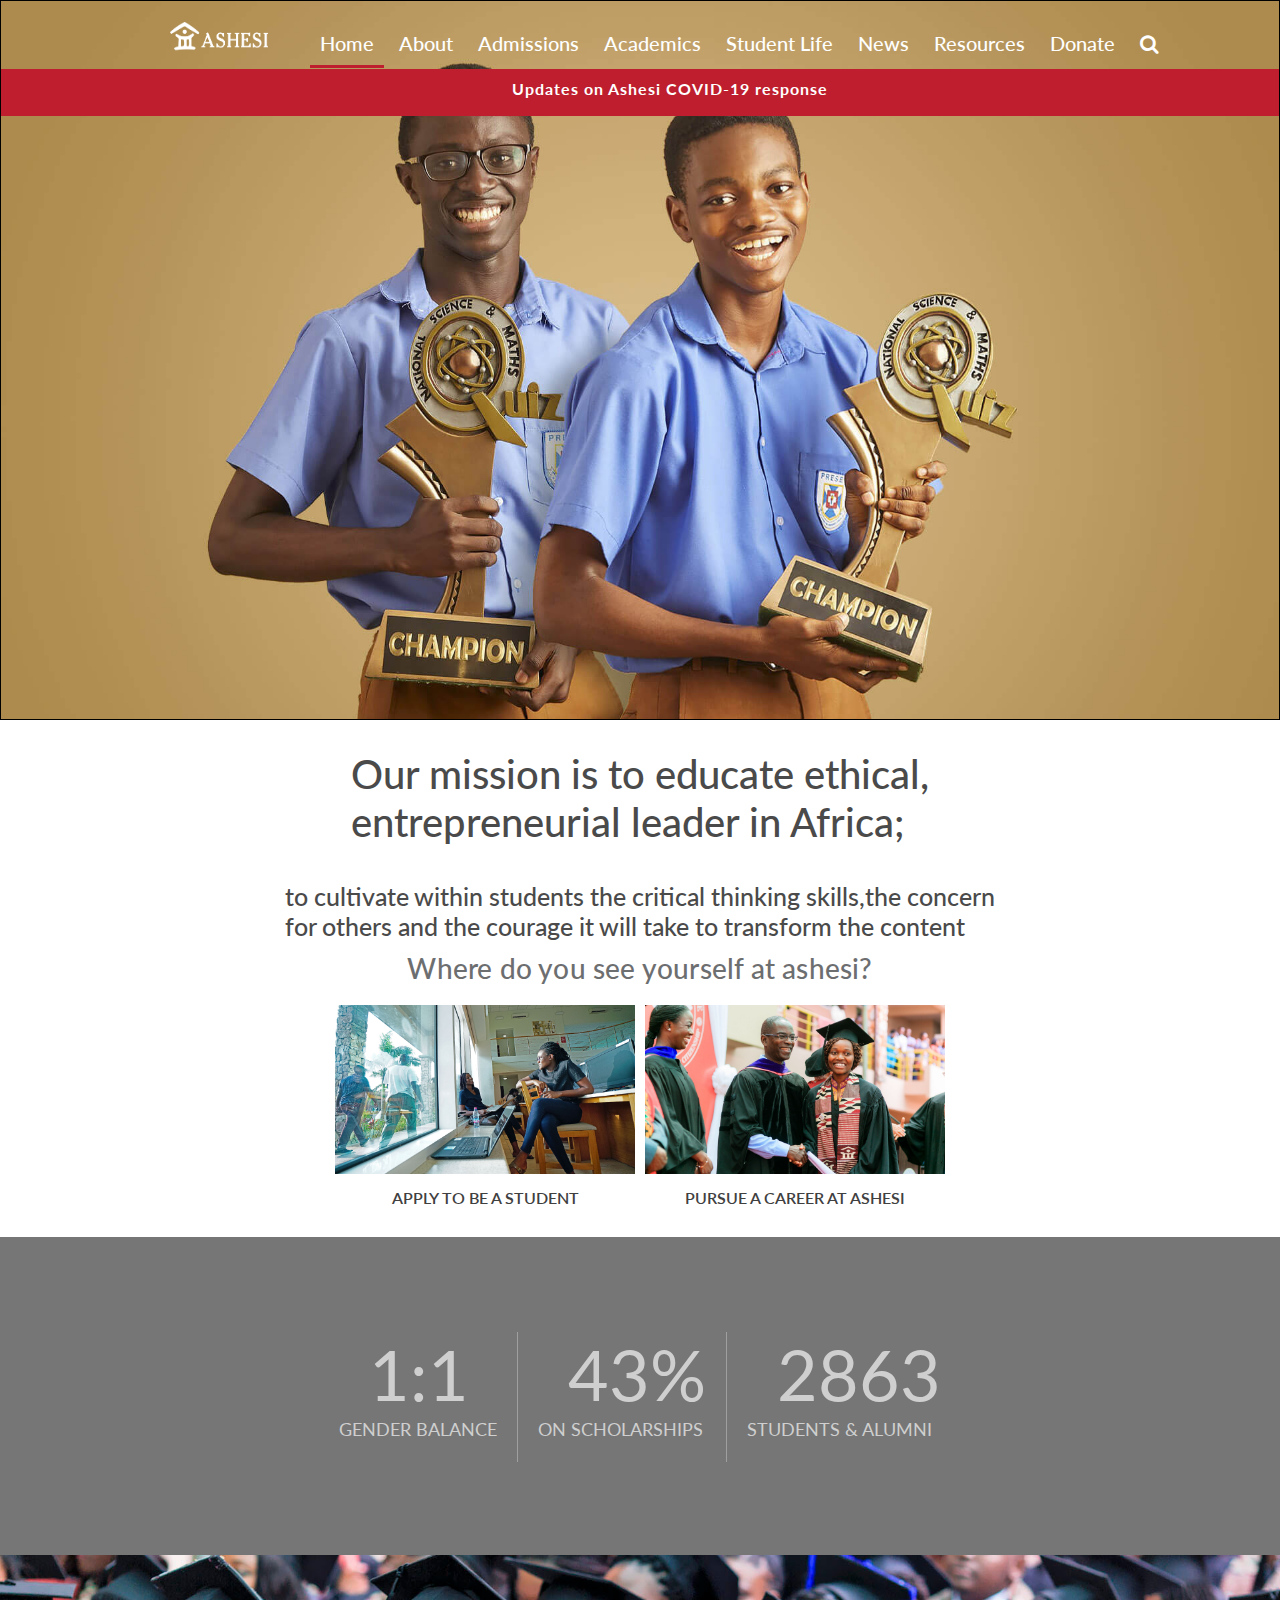
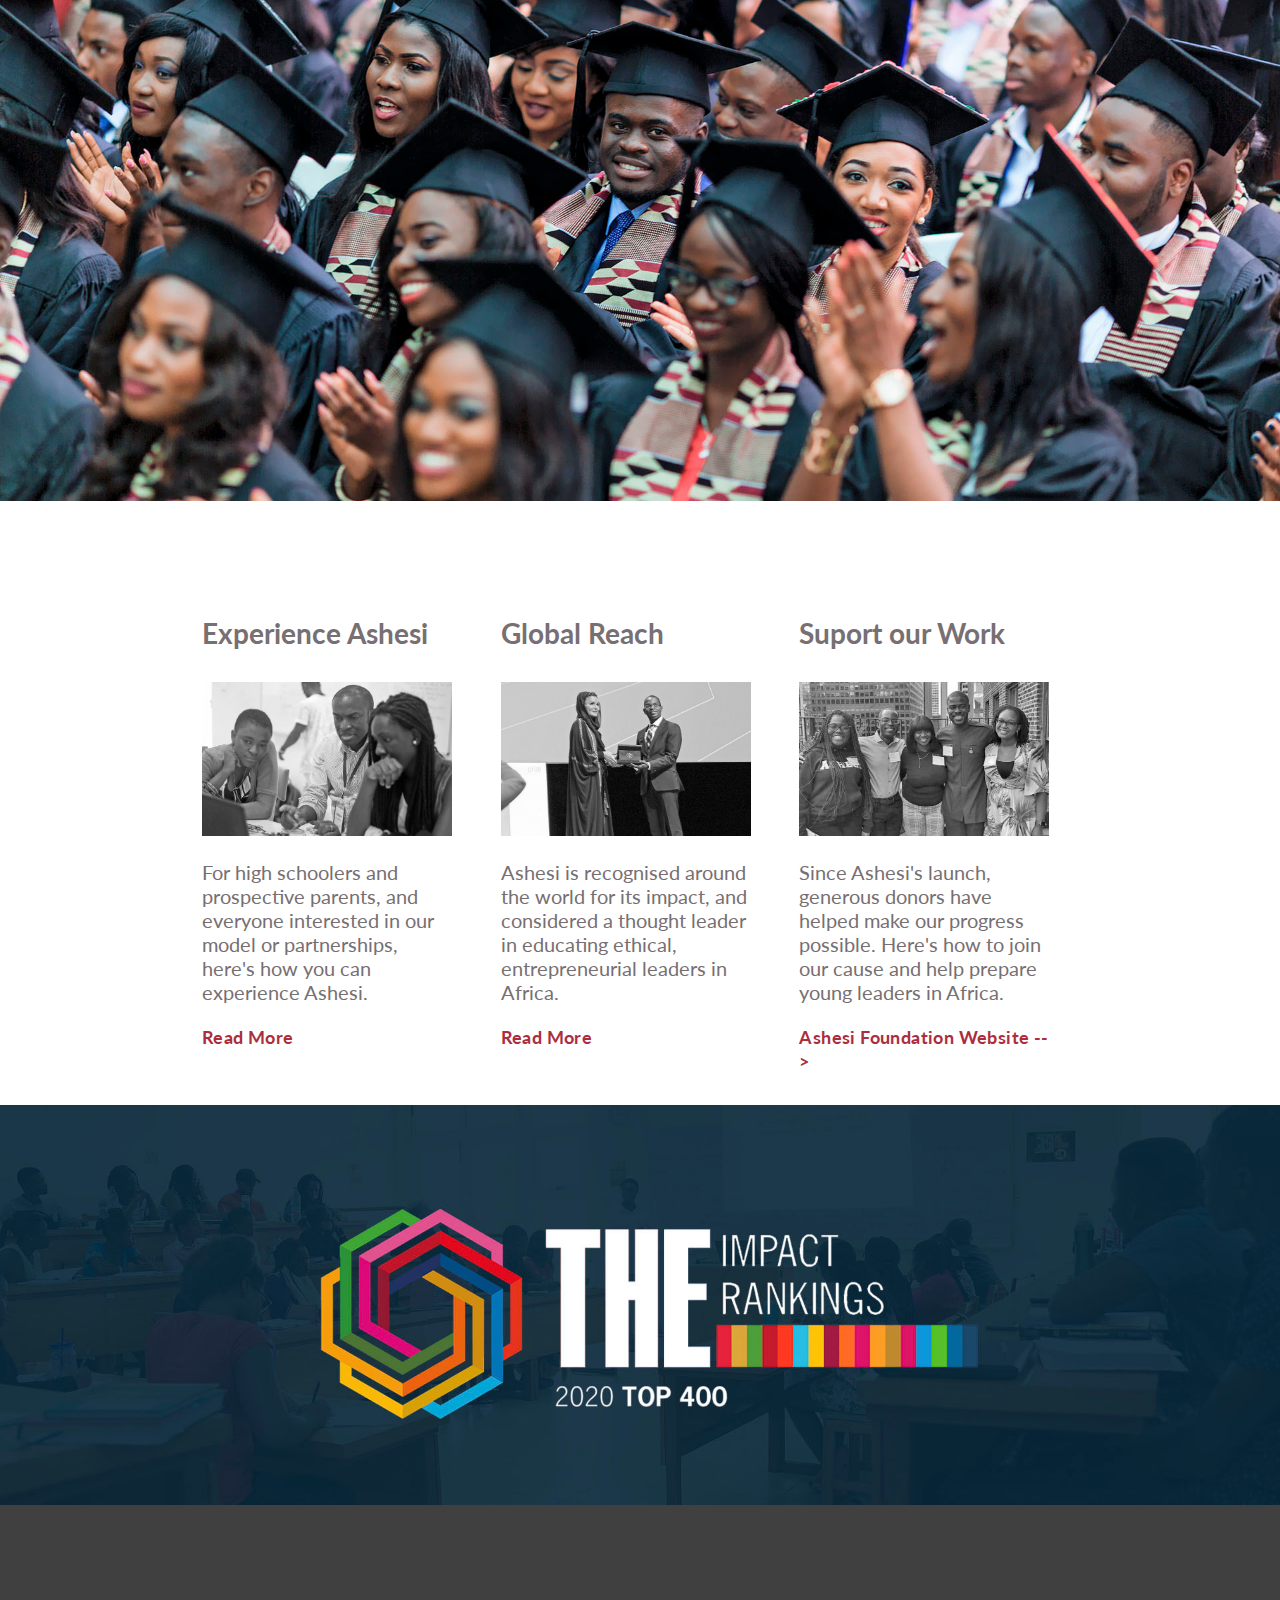
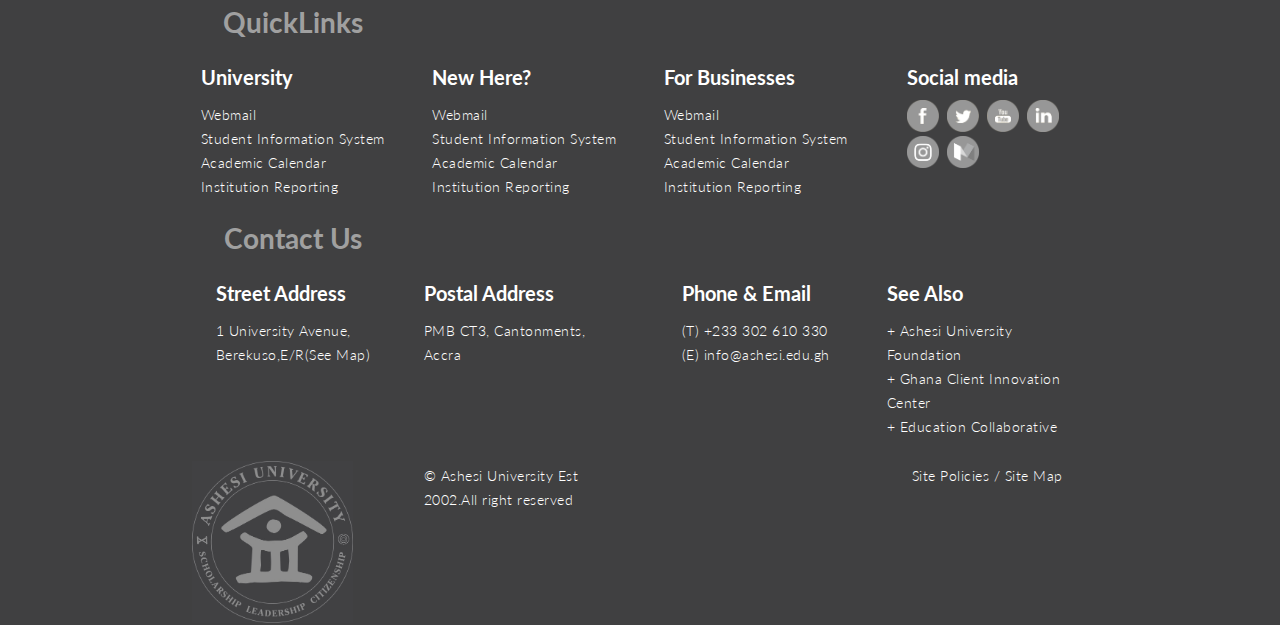
==== commit a927dfbb: "nav-search" ====
--- a/index.html
+++ b/index.html
@@ -4,6 +4,7 @@
     <meta charset="UTF-8">
     <meta http-equiv="X-UA-Compatible" content="IE=edge">
     <meta name="viewport" content="width=device-width, initial-scale=1.0">
+    <link rel="stylesheet" href="https://cdnjs.cloudflare.com/ajax/libs/font-awesome/4.7.0/css/font-awesome.min.css">
     <link rel="stylesheet" href="style.css">
     <title>Ashesi University</title>
 </head>
@@ -87,8 +88,8 @@
                             <li class="nav-sub-item"><a class="nav-link" href="">All Resources</a></li>
                         </ul>
                     </li>
-                    <li class="nav-item"><a class="nav-link" href="">Donates</a></li>
-                    <li class="nav-item"> <a id="nav-search" class="nav-link" href=""></a></li>
+                    <li class="nav-item"><a class="nav-link" href="">Donate</a></li>
+                    <li class="nav-item"> <a id="nav-search" class="nav-link" href=""><i class="fa fa-search"></i></a></li>
                 </ul>
                
                
@@ -284,7 +285,7 @@
                 </div>
 
                 <div class="fc-row">
-                    <div id="a"><a class="fc-link"  href="">Ashesi University Est 2002.All right reserved</a></div>
+                    <div id="a"><a class="fc-link"  href="">&#169 Ashesi University Est 2002.All right reserved</a></div>
                 </div>
               
                
--- a/style.css
+++ b/style.css
@@ -68,8 +68,12 @@
     border-bottom:3px solid #be1e2d;
 }
 
-.nav-item .nav-link:hover{
+.nav-item .nav-link:not(#nav-search):hover{
     border-bottom:3px solid #be1e2d;
+}
+
+.nav-item #nav-search:hover{
+    color: #be1e2d;
 }
 
 .nav-sub-list #nav-item {
@@ -241,6 +245,7 @@
     height:130px;
     margin:20px 0;
     padding:0px 20px 20px 0px ;
+    cursor: pointer;
     
 }
 
@@ -386,9 +391,7 @@
 #sm-wrapper  {
     display: grid;
     grid-template-columns:repeat(4,1fr);
-    width:300px;
-
-   
+    width:160px;
 }
 
 
